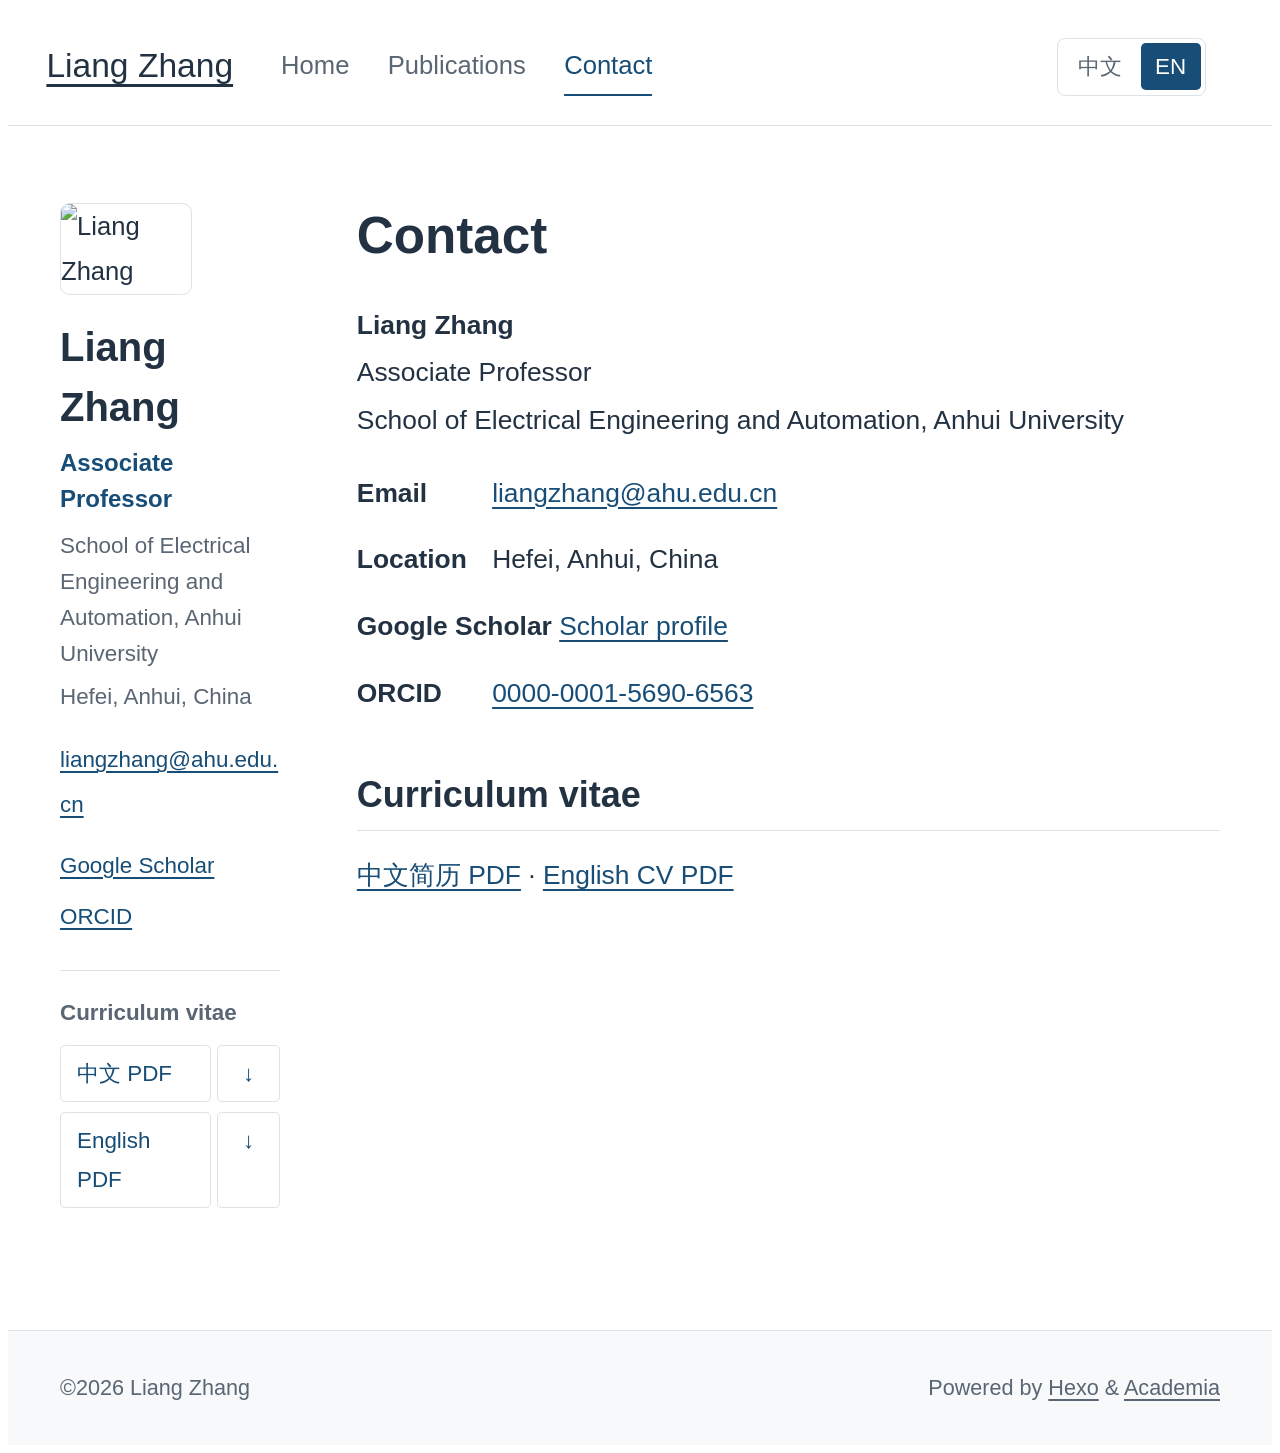
==== about/index.html @ 3ddb7ff0 "Publish bilingual academic website and updated papers" ====
<!DOCTYPE html><html lang="en"><head><meta charset="UTF-8"><meta http-equiv="X-UA-Compatible" content="IE=edge"><meta name="viewport" content="width=device-width, initial-scale=1"><title>Contact | Liang Zhang · Anhui University</title><meta name="author" content="Liang Zhang"><meta name="description" content="I am an Associate Professor at the School of Electrical Engineering and Automation, Anhui University, where I supervise doctoral and master's students. My research focuses on multi-robot systems, including swarm control, cooperative perception, and information-driven planning in real-world environments. I received my Ph.D. in Aeronautical and Astronautical Science and Technology from Harbin Institute of Technology in November 2021. From August 2018 to August 2019, I undertook CSC-funded joint doctoral research with Prof. Roland Siegwart at the Autonomous Systems Lab, ETH Zurich."><link rel="alternate" hreflang="en" href="https://liangzhangprc.github.io/about/"><link rel="alternate" hreflang="zh-CN" href="https://liangzhangprc.github.io/zh/about/"><link rel="alternate" hreflang="x-default" href="https://liangzhangprc.github.io/about/"><link rel="canonical" href="https://liangzhangprc.github.io/about/"><link rel="shortcut icon" href="/img/favicon.png"><link rel="stylesheet" href="/css/index.css"><link rel="stylesheet" href="/vendor/fontawesome/css/all.min.css"><link rel="stylesheet" href="/css/academic.css"><meta name="generator" content="Hexo 8.1.2"></head><body><a class="skip-link" href="#main-content">Skip to content</a><header id="page_header"><div class="header_wrap"><div id="blog_name"><a class="blog_title" id="site-name" href="/">Liang Zhang</a></div><nav class="primary-nav" aria-label="Main navigation"><a class="site-page" href="/">Home</a><a class="site-page" href="/Publications/">Publications</a><a class="site-page" href="/about/" aria-current="page">Contact</a></nav><nav class="language-switch" aria-label="Language / 语言"><a href="/zh/about/" lang="zh-CN" hreflang="zh-CN">中文</a><a href="/about/" lang="en" hreflang="en" aria-current="page">EN</a></nav></div></header><main id="page_main"><div class="side-card sticky"><div class="card-wrap" itemscope itemtype="http://schema.org/Person"><div class="author-avatar"><img class="avatar-img" src="/img/Liang_Zhang.jpg" alt="Liang Zhang" width="130" height="160"></div><div class="author-discrip"><h2 class="author-name">Liang Zhang</h2><p class="author-role">Associate Professor</p><p class="author-bio">School of Electrical Engineering and Automation, Anhui University</p><p class="author-location">Hefei, Anhui, China</p></div><div class="author-links"><a class="contact-email" href="mailto:liangzhang@ahu.edu.cn">liangzhang@ahu.edu.cn</a><ul class="profile-links"><li><a href="https://scholar.google.com/citations?user=5V9TwtQAAAAJ&amp;hl=en" target="_blank" rel="noopener">Google Scholar</a></li><li><a href="https://orcid.org/0000-0001-5690-6563" target="_blank" rel="noopener">ORCID</a></li></ul></div><div class="cv-downloads"><h3>Curriculum vitae</h3><div class="cv-download-row"><a class="cv-primary" href="/viewer/?file=%2Fattaches%2FLiang_Zhang_CV_ZH.pdf&amp;lang=en" target="_blank" rel="noopener" lang="zh-CN">中文 PDF</a><a class="cv-download" href="/attaches/Liang_Zhang_CV_ZH.pdf" download="Liang_Zhang_CV_ZH.pdf" aria-label="Download Chinese CV">↓</a></div><div class="cv-download-row"><a class="cv-primary" href="/viewer/?file=%2Fattaches%2FLiang_Zhang_CV_EN.pdf&amp;lang=en" target="_blank" rel="noopener" lang="en">English PDF</a><a class="cv-download" href="/attaches/Liang_Zhang_CV_EN.pdf" download="Liang_Zhang_CV_EN.pdf" aria-label="Download English CV">↓</a></div></div></div></div><div class="page" id="main-content" itemscope itemtype="http://schema.org/CreativeWork"><h1 class="page-title">Contact</h1><article><!-- Generated from content/profile.json and content/publications.json. -->

<p><strong>Liang Zhang</strong><br>Associate Professor<br>School of Electrical Engineering and Automation, Anhui University</p>
<ul class="contact-details"><li><strong>Email</strong> <a href="mailto:liangzhang@ahu.edu.cn">liangzhang@ahu.edu.cn</a></li><li><strong>Location</strong> Hefei, Anhui, China</li><li><strong>Google Scholar</strong> <a href="https://scholar.google.com/citations?user=5V9TwtQAAAAJ&amp;hl=en" target="_blank" rel="noopener">Scholar profile</a></li><li><strong>ORCID</strong> <a href="https://orcid.org/0000-0001-5690-6563" target="_blank" rel="noopener">0000-0001-5690-6563</a></li></ul>
<h2>Curriculum vitae</h2><p><a href="/viewer/?file=%2Fattaches%2FLiang_Zhang_CV_ZH.pdf&amp;lang=en" target="_blank" rel="noopener">中文简历 PDF</a> · <a href="/viewer/?file=%2Fattaches%2FLiang_Zhang_CV_EN.pdf&amp;lang=en" target="_blank" rel="noopener">English CV PDF</a></p>
</article></div></main><footer id="page_footer"><div class="footer_wrap"><div class="copyright">&copy;2026 Liang Zhang</div><div class="theme-info">Powered by <a target="_blank" href="https://hexo.io" rel="nofollow noopener">Hexo</a> & <a target="_blank" href="https://github.com/PhosphorW/hexo-theme-academia" rel="nofollow noopener">Academia</a></div></div></footer><script src="/js/main.js"></script></body></html>
---- css/academic.css ----
:root { --ink: #233242; --muted: #5a6673; --accent: #174d76; --line: #dbe2e8; }
html { -webkit-text-size-adjust: 100%; scroll-behavior: smooth; }
body, a, span, .btn { font-family: 'Segoe UI', 'Microsoft YaHei', 'PingFang SC', sans-serif; }
body { color: var(--ink); font-size: 1.6rem; line-height: 1.75; }
a { text-underline-offset: .2em; }
a:focus-visible { outline: 2px solid var(--accent); outline-offset: 4px; }
.skip-link { position: absolute; top: -100px; left: 2rem; z-index: 100; padding: .8rem 1.2rem; background: #fff; }
.skip-link:focus { top: 1rem; }
#page_header { border-bottom: 1px solid var(--line); animation: none; }
.header_wrap { max-width: 1160px; display: flex; align-items: center; gap: 3rem; padding: 1.8rem 2.4rem; }
#blog_name { flex-shrink: 0; }
#blog_name a { margin: 0; padding: 0; color: var(--ink); font-size: 2.1rem; }
.primary-nav { display: flex; gap: 2.4rem; }
.primary-nav a { color: var(--muted); font-size: 1.6rem; text-decoration: none; padding: .4rem 0; border-bottom: 2px solid transparent; }
.primary-nav a[aria-current='page'] { color: var(--accent); border-bottom-color: var(--accent); }
.language-switch { display: flex; gap: .3rem; margin-left: auto; flex-shrink: 0; padding: .3rem; border: 1px solid var(--line); border-radius: .5rem; }
.language-switch a { font-size: 1.4rem; line-height: 1.5; padding: .4rem .9rem; border-radius: .3rem; color: var(--muted); text-decoration: none; }
.language-switch a[aria-current='page'] { background: var(--accent); color: white; }
#page_main { display: grid; grid-template-columns: 220px minmax(0, 1fr); gap: 4.8rem; max-width: 1160px; margin: 4.8rem auto 7rem; padding: 0 2.4rem; min-height: 66vh; animation: none; }
#page_main::after { display: none; }
#page_main .side-card { width: auto; min-width: 0; float: none; margin: 0; padding: 0; opacity: 1; align-self: start; }
.side-card.sticky { top: 2.4rem; }
.side-card .card-wrap { padding: 0; }
.author-avatar { display: block; width: auto; height: auto; text-align: left; }
.author-avatar img { width: 130px; height: 160px; max-width: 130px; padding: 0; border-radius: .6rem; border: 1px solid var(--line); object-fit: cover; }
.author-discrip { display: block; width: auto; padding: 0; line-height: 1.5; }
.author-discrip .author-name { font-size: 2.5rem; margin: 1.4rem 0 .5rem; color: var(--ink); }
.author-discrip .author-role { color: var(--accent); font-weight: 600; font-size: 1.5rem; margin: 0 0 .7rem; }
.author-discrip .author-bio, .author-discrip .author-location { font-size: 1.4rem; line-height: 1.6; margin: .5rem 0; color: var(--muted); }
.author-links { display: block; cursor: auto; margin-top: 1.3rem; z-index: auto; }
.author-links a { color: var(--accent); font-size: 1.4rem; padding: 0; overflow-wrap: anywhere; }
.profile-links { margin: 1rem 0; padding: 0; list-style: none; }
.profile-links li { margin: .4rem 0; }
.cv-downloads { border-top: 1px solid var(--line); margin-top: 2rem; padding-top: 1.4rem; }
.cv-downloads h3 { font-size: 1.4rem; margin: 0 0 .8rem; color: var(--muted); font-weight: 600; }
.cv-download-row { display: flex; gap: .4rem; margin-bottom: .6rem; }
.cv-download-row a { font-size: 1.4rem; color: var(--accent); border: 1px solid var(--line); padding: .5rem 1rem; border-radius: .3rem; text-decoration: none; }
.cv-primary { flex: 1; }
.cv-download { min-width: 1.8rem; text-align: center; }
.cv-download-row a:hover { background: #f0f5f9; }
#page_main .page { float: none; width: auto; min-width: 0; margin: 0; }
#page_main .page article { padding: 0; }
#page_main .page .page-title { padding: 0; margin: 0 0 2rem; font-size: 3.2rem; line-height: 1.3; }
.page article h1 { font-size: 3.2rem; line-height: 1.35; margin: 0 0 1.8rem; letter-spacing: -.02em; }
.page article h2 { font-size: 2.25rem; margin: 3.2rem 0 1.3rem; padding-bottom: .6rem; border-bottom: 1px solid var(--line); line-height: 1.45; }
.page article h3 { font-size: 1.85rem; margin: 1.7rem 0 1rem; line-height: 1.5; }
.page article p, .page article li { font-size: 1.65rem; line-height: 1.8; }
.page article p { margin: 0 0 1.3rem; }
.page article a { color: var(--accent); overflow-wrap: anywhere; }
.page article ul { padding-left: 2.2rem; }
.page article li { margin-bottom: .55rem; }
.research-list { display: grid; grid-template-columns: 1fr 1fr; column-gap: 2.8rem; }
.experience-list { list-style: none; padding: 0 !important; }
.experience-list li { display: grid; grid-template-columns: 160px 1fr; gap: 1.8rem; margin: 1.2rem 0 !important; }
.experience-period { color: var(--muted); font-size: 1.4rem; padding-top: .25rem; }
.publication-note { color: var(--muted); font-size: 1.45rem !important; }
.publication-year { margin: 2.4rem 0 0; }
.publication-year summary { display: flex; align-items: center; justify-content: space-between; gap: 1.6rem; padding: .75rem 0; border-bottom: 1px solid var(--line); color: var(--ink); cursor: pointer; font-size: 2.25rem; font-weight: 600; line-height: 1.45; list-style: none; }
.publication-year summary::-webkit-details-marker { display: none; }
.publication-year summary:focus-visible { outline: 2px solid var(--accent); outline-offset: 4px; }
.year-toggle::before { content: '−'; display: inline-block; min-width: 2.4rem; color: var(--accent); font-size: 2.2rem; font-weight: 400; text-align: center; }
.publication-year:not([open]) .year-toggle::before { content: '+'; }
.publication-year .pub-list { padding-top: 1.6rem !important; }
.pub-list { list-style: none; padding: 0 !important; margin: 0; }
.pub-list .pub-item { margin: 0 0 2rem; padding-bottom: 1.8rem; border-bottom: 1px solid #edf0f3; }
.pub-title { display: block; font-weight: 600; font-size: 1.7rem; line-height: 1.65; text-decoration: none; }
.pub-authors { display: block; margin: .35rem 0; font-size: 1.5rem; line-height: 1.7; color: var(--muted); }
.pub-authors strong { color: var(--ink); font-weight: 600; }
.pub-venue { display: block; font-size: 1.5rem; color: var(--ink); line-height: 1.7; }
.pub-actions { display: flex; flex-wrap: wrap; align-items: center; gap: .7rem 1.3rem; margin-top: .65rem; }
.pub-actions a { font-size: 1.4rem; line-height: 1.6; text-decoration: none; border-bottom: 1px solid #9db2c3; }
.pub-version { font-size: 1.3rem; color: var(--muted); }
.contact-details { list-style: none; padding: 0 !important; }
.contact-details li { margin-bottom: 1.2rem !important; }
.contact-details strong { display: inline-block; min-width: 8rem; }
#page_footer { float: none; width: auto; height: auto; color: var(--muted); background: #f7f9fb; border-top: 1px solid var(--line); animation: none; }
.footer_wrap { max-width: 1160px; margin: 0 auto; padding: 2.4rem; font-size: 1.35rem; display: flex; justify-content: space-between; gap: 2rem; }
#page_footer a { color: var(--muted); }
@media (max-width: 820px) {
  .header_wrap { gap: 1.8rem; }
  .primary-nav { gap: 1.6rem; }
  #page_main { grid-template-columns: 190px minmax(0, 1fr); gap: 2.8rem; }
  .research-list { grid-template-columns: 1fr; }
  .experience-list li { grid-template-columns: 1fr; gap: .2rem; }
}
@media (max-width: 620px) {
  .header_wrap { flex-wrap: wrap; padding: 1.5rem 1.8rem; gap: 1.2rem; }
  .primary-nav { order: 3; width: 100%; gap: 2.4rem; }
  .language-switch { margin-left: auto; }
  #page_main { display: block; margin: 2.6rem auto 4rem; padding: 0 1.8rem; }
  #page_main .side-card { position: static; padding-bottom: 2.4rem; margin-bottom: 2.8rem; border-bottom: 1px solid var(--line); }
  .side-card .card-wrap { display: grid; grid-template-columns: 90px minmax(0, 1fr); gap: 1rem 1.6rem; }
  .author-avatar { grid-column: 1; }
  .author-avatar img { width: 90px; height: 112px; }
  .author-discrip { grid-column: 2; }
  .author-discrip .author-name { margin-top: 0; font-size: 2.2rem; }
  .author-links { grid-column: 1 / -1; margin: 0; }
  .profile-links { display: flex; gap: 2rem; margin: .5rem 0 0; }
  .cv-downloads { grid-column: 1 / -1; border: 0; padding: 0; margin-top: .2rem; }
  .cv-download-row { display: inline-flex; width: calc(50% - .6rem); margin-right: .6rem; box-sizing: border-box; }
  .cv-download-row:last-child { margin-right: 0; }
  .cv-download-row a { padding: .5rem .8rem; }
  .page article h1, #page_main .page .page-title { font-size: 2.8rem; }
  .page article p, .page article li { font-size: 1.6rem; }
  .footer_wrap { display: block; padding: 2rem 1.8rem; }
}
@media (prefers-reduced-motion: reduce) { html { scroll-behavior: auto; } * { animation: none !important; transition: none !important; } }
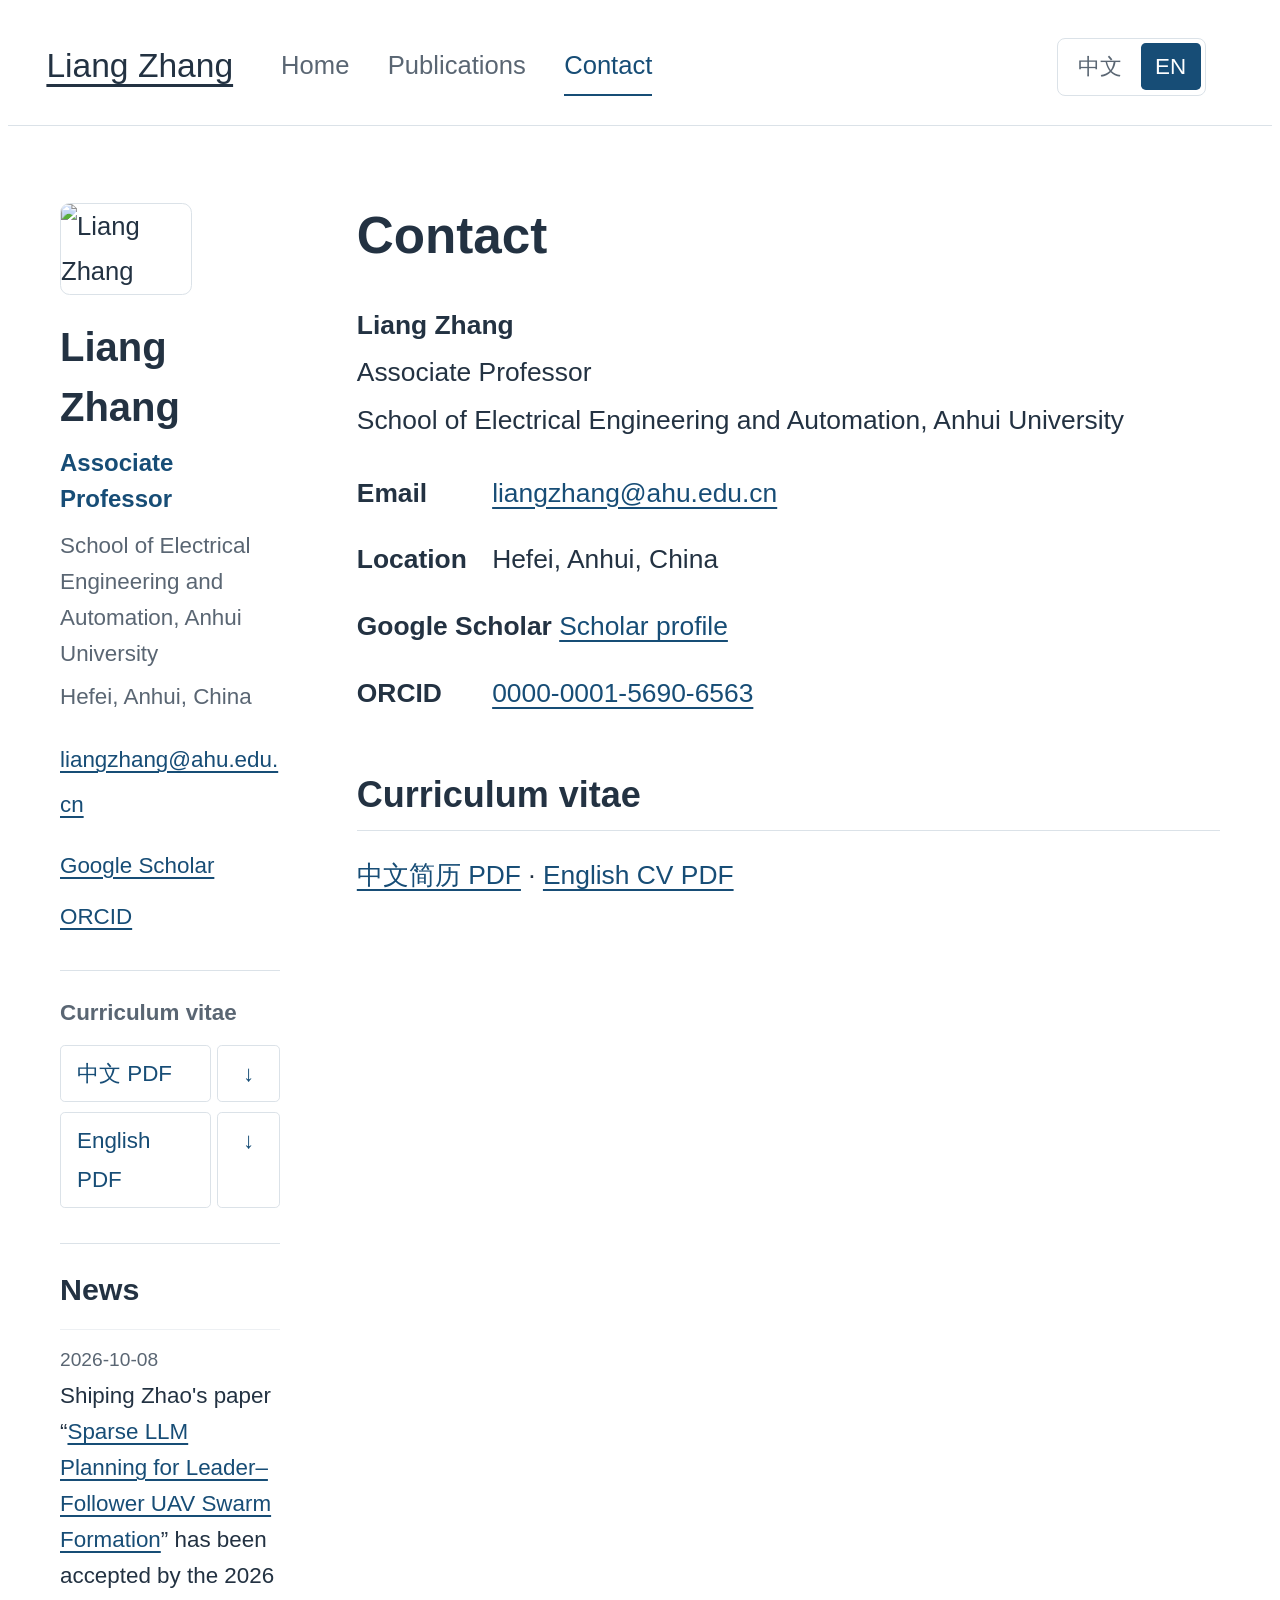
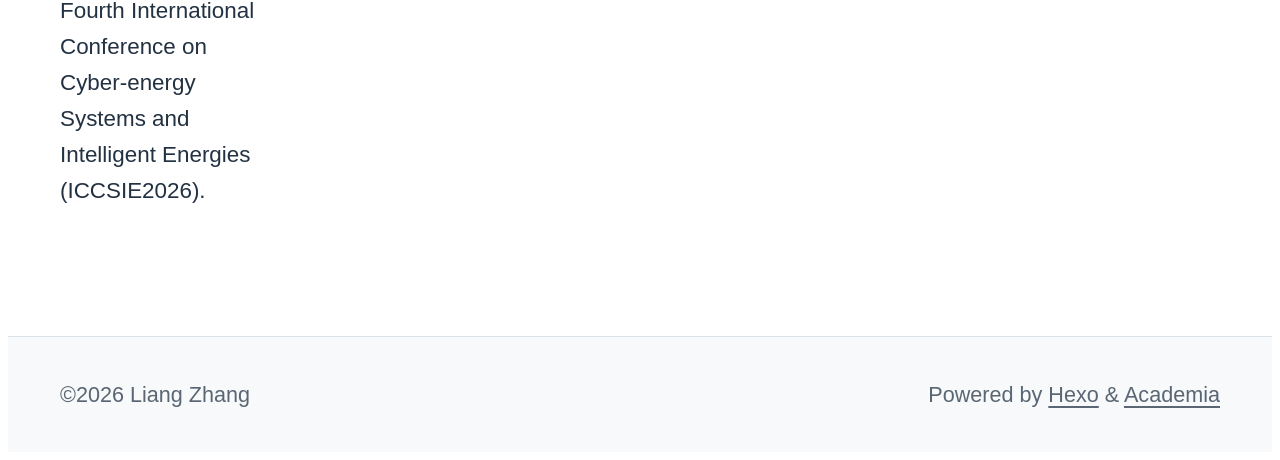
==== commit 22be543f: "Show News in sidebar across site pages" ====
--- a/about/index.html
+++ b/about/index.html
@@ -1,6 +1,6 @@
-<!DOCTYPE html><html lang="en"><head><meta charset="UTF-8"><meta http-equiv="X-UA-Compatible" content="IE=edge"><meta name="viewport" content="width=device-width, initial-scale=1"><title>Contact | Liang Zhang · Anhui University</title><meta name="author" content="Liang Zhang"><meta name="description" content="I am an Associate Professor at the School of Electrical Engineering and Automation, Anhui University, where I supervise doctoral and master's students. My research focuses on multi-robot systems, including swarm control, cooperative perception, and information-driven planning in real-world environments. I received my Ph.D. in Aeronautical and Astronautical Science and Technology from Harbin Institute of Technology in November 2021. From August 2018 to August 2019, I undertook CSC-funded joint doctoral research with Prof. Roland Siegwart at the Autonomous Systems Lab, ETH Zurich."><link rel="alternate" hreflang="en" href="https://liangzhangprc.github.io/about/"><link rel="alternate" hreflang="zh-CN" href="https://liangzhangprc.github.io/zh/about/"><link rel="alternate" hreflang="x-default" href="https://liangzhangprc.github.io/about/"><link rel="canonical" href="https://liangzhangprc.github.io/about/"><link rel="shortcut icon" href="/img/favicon.png"><link rel="stylesheet" href="/css/index.css"><link rel="stylesheet" href="/vendor/fontawesome/css/all.min.css"><link rel="stylesheet" href="/css/academic.css"><meta name="generator" content="Hexo 8.1.2"></head><body><a class="skip-link" href="#main-content">Skip to content</a><header id="page_header"><div class="header_wrap"><div id="blog_name"><a class="blog_title" id="site-name" href="/">Liang Zhang</a></div><nav class="primary-nav" aria-label="Main navigation"><a class="site-page" href="/">Home</a><a class="site-page" href="/Publications/">Publications</a><a class="site-page" href="/about/" aria-current="page">Contact</a></nav><nav class="language-switch" aria-label="Language / 语言"><a href="/zh/about/" lang="zh-CN" hreflang="zh-CN">中文</a><a href="/about/" lang="en" hreflang="en" aria-current="page">EN</a></nav></div></header><main id="page_main"><div class="side-card sticky"><div class="card-wrap" itemscope itemtype="http://schema.org/Person"><div class="author-avatar"><img class="avatar-img" src="/img/Liang_Zhang.jpg" alt="Liang Zhang" width="130" height="160"></div><div class="author-discrip"><h2 class="author-name">Liang Zhang</h2><p class="author-role">Associate Professor</p><p class="author-bio">School of Electrical Engineering and Automation, Anhui University</p><p class="author-location">Hefei, Anhui, China</p></div><div class="author-links"><a class="contact-email" href="mailto:liangzhang@ahu.edu.cn">liangzhang@ahu.edu.cn</a><ul class="profile-links"><li><a href="https://scholar.google.com/citations?user=5V9TwtQAAAAJ&amp;hl=en" target="_blank" rel="noopener">Google Scholar</a></li><li><a href="https://orcid.org/0000-0001-5690-6563" target="_blank" rel="noopener">ORCID</a></li></ul></div><div class="cv-downloads"><h3>Curriculum vitae</h3><div class="cv-download-row"><a class="cv-primary" href="/viewer/?file=%2Fattaches%2FLiang_Zhang_CV_ZH.pdf&amp;lang=en" target="_blank" rel="noopener" lang="zh-CN">中文 PDF</a><a class="cv-download" href="/attaches/Liang_Zhang_CV_ZH.pdf" download="Liang_Zhang_CV_ZH.pdf" aria-label="Download Chinese CV">↓</a></div><div class="cv-download-row"><a class="cv-primary" href="/viewer/?file=%2Fattaches%2FLiang_Zhang_CV_EN.pdf&amp;lang=en" target="_blank" rel="noopener" lang="en">English PDF</a><a class="cv-download" href="/attaches/Liang_Zhang_CV_EN.pdf" download="Liang_Zhang_CV_EN.pdf" aria-label="Download English CV">↓</a></div></div></div></div><div class="page" id="main-content" itemscope itemtype="http://schema.org/CreativeWork"><h1 class="page-title">Contact</h1><article><!-- Generated from content/profile.json and content/publications.json. -->
+<!DOCTYPE html><html lang="en"><head><meta charset="UTF-8"><meta http-equiv="X-UA-Compatible" content="IE=edge"><meta name="viewport" content="width=device-width, initial-scale=1"><title>Contact | Liang Zhang · Anhui University</title><meta name="author" content="Liang Zhang"><meta name="description" content="I am an Associate Professor at the School of Electrical Engineering and Automation, Anhui University, where I supervise doctoral and master's students. My research focuses on multi-robot systems, including swarm control, cooperative perception, and information-driven planning in real-world environments. I received my Ph.D. in Aeronautical and Astronautical Science and Technology from Harbin Institute of Technology in November 2021. From August 2018 to August 2019, I undertook CSC-funded joint doctoral research with Prof. Roland Siegwart at the Autonomous Systems Lab, ETH Zurich."><link rel="alternate" hreflang="en" href="https://liangzhangprc.github.io/about/"><link rel="alternate" hreflang="zh-CN" href="https://liangzhangprc.github.io/zh/about/"><link rel="alternate" hreflang="x-default" href="https://liangzhangprc.github.io/about/"><link rel="canonical" href="https://liangzhangprc.github.io/about/"><link rel="shortcut icon" href="/img/favicon.png"><link rel="stylesheet" href="/css/index.css"><link rel="stylesheet" href="/vendor/fontawesome/css/all.min.css"><link rel="stylesheet" href="/css/academic.css"><meta name="generator" content="Hexo 8.1.2"></head><body><a class="skip-link" href="#main-content">Skip to content</a><header id="page_header"><div class="header_wrap"><div id="blog_name"><a class="blog_title" id="site-name" href="/">Liang Zhang</a></div><nav class="primary-nav" aria-label="Main navigation"><a class="site-page" href="/">Home</a><a class="site-page" href="/Publications/">Publications</a><a class="site-page" href="/about/" aria-current="page">Contact</a></nav><nav class="language-switch" aria-label="Language / 语言"><a href="/zh/about/" lang="zh-CN" hreflang="zh-CN">中文</a><a href="/about/" lang="en" hreflang="en" aria-current="page">EN</a></nav></div></header><main id="page_main"><div class="side-card sticky"><div class="card-wrap" itemscope itemtype="http://schema.org/Person"><div class="author-avatar"><img class="avatar-img" src="/img/Liang_Zhang.jpg" alt="Liang Zhang" width="130" height="160"></div><div class="author-discrip"><h2 class="author-name">Liang Zhang</h2><p class="author-role">Associate Professor</p><p class="author-bio">School of Electrical Engineering and Automation, Anhui University</p><p class="author-location">Hefei, Anhui, China</p></div><div class="author-links"><a class="contact-email" href="mailto:liangzhang@ahu.edu.cn">liangzhang@ahu.edu.cn</a><ul class="profile-links"><li><a href="https://scholar.google.com/citations?user=5V9TwtQAAAAJ&amp;hl=en" target="_blank" rel="noopener">Google Scholar</a></li><li><a href="https://orcid.org/0000-0001-5690-6563" target="_blank" rel="noopener">ORCID</a></li></ul></div><div class="cv-downloads"><h3>Curriculum vitae</h3><div class="cv-download-row"><a class="cv-primary" href="/attaches/Liang_Zhang_CV_ZH.pdf" target="_blank" rel="noopener" lang="zh-CN">中文 PDF</a><a class="cv-download" href="/attaches/Liang_Zhang_CV_ZH.pdf" download="Liang_Zhang_CV_ZH.pdf" aria-label="Download Chinese CV">↓</a></div><div class="cv-download-row"><a class="cv-primary" href="/attaches/Liang_Zhang_CV_EN.pdf" target="_blank" rel="noopener" lang="en">English PDF</a><a class="cv-download" href="/attaches/Liang_Zhang_CV_EN.pdf" download="Liang_Zhang_CV_EN.pdf" aria-label="Download English CV">↓</a></div></div></div><section class="news-panel" aria-labelledby="sidebar-news-title"><h2 id="sidebar-news-title">News</h2><ol class="news-list"><li class="news-item"><time class="news-date" datetime="2026-10-08">2026-10-08</time><p class="news-text">Shiping Zhao's paper “<a class="news-paper-link" href="/attaches/papers/2026-iccsie-sparse-llm-planning-leader-follower-uav-swarm-formation.pdf" target="_blank" rel="noopener">Sparse LLM Planning for Leader–Follower UAV Swarm Formation</a>” has been accepted by the 2026 Fourth International Conference on Cyber-energy Systems and Intelligent Energies (ICCSIE2026).</p></li></ol></section></div><div class="page" id="main-content" itemscope itemtype="http://schema.org/CreativeWork"><h1 class="page-title">Contact</h1><article><!-- Generated from content/profile.json and content/publications.json. -->
 
 <p><strong>Liang Zhang</strong><br>Associate Professor<br>School of Electrical Engineering and Automation, Anhui University</p>
 <ul class="contact-details"><li><strong>Email</strong> <a href="mailto:liangzhang@ahu.edu.cn">liangzhang@ahu.edu.cn</a></li><li><strong>Location</strong> Hefei, Anhui, China</li><li><strong>Google Scholar</strong> <a href="https://scholar.google.com/citations?user=5V9TwtQAAAAJ&amp;hl=en" target="_blank" rel="noopener">Scholar profile</a></li><li><strong>ORCID</strong> <a href="https://orcid.org/0000-0001-5690-6563" target="_blank" rel="noopener">0000-0001-5690-6563</a></li></ul>
-<h2>Curriculum vitae</h2><p><a href="/viewer/?file=%2Fattaches%2FLiang_Zhang_CV_ZH.pdf&amp;lang=en" target="_blank" rel="noopener">中文简历 PDF</a> · <a href="/viewer/?file=%2Fattaches%2FLiang_Zhang_CV_EN.pdf&amp;lang=en" target="_blank" rel="noopener">English CV PDF</a></p>
+<h2>Curriculum vitae</h2><p><a href="/attaches/Liang_Zhang_CV_ZH.pdf" target="_blank" rel="noopener">中文简历 PDF</a> · <a href="/attaches/Liang_Zhang_CV_EN.pdf" target="_blank" rel="noopener">English CV PDF</a></p>
 </article></div></main><footer id="page_footer"><div class="footer_wrap"><div class="copyright">&copy;2026 Liang Zhang</div><div class="theme-info">Powered by <a target="_blank" href="https://hexo.io" rel="nofollow noopener">Hexo</a> & <a target="_blank" href="https://github.com/PhosphorW/hexo-theme-academia" rel="nofollow noopener">Academia</a></div></div></footer><script src="/js/main.js"></script></body></html>
--- a/css/academic.css
+++ b/css/academic.css
@@ -38,6 +38,18 @@
 .cv-primary { flex: 1; }
 .cv-download { min-width: 1.8rem; text-align: center; }
 .cv-download-row a:hover { background: #f0f5f9; }
+.news-panel { border-top: 1px solid var(--line); margin-top: 2.2rem; padding-top: 1.5rem; }
+.news-panel h2 { color: var(--ink); font-size: 1.9rem; line-height: 1.4; margin: 0 0 1.1rem; }
+.news-list { list-style: none; margin: 0; padding: 0; }
+.news-item { border-top: 1px solid #edf0f3; padding: 1rem 0; }
+.news-date { display: block; color: var(--muted); font-size: 1.2rem; line-height: 1.5; margin-bottom: .25rem; }
+.news-text, .news-empty { display: block; font-size: 1.4rem; line-height: 1.6; margin: 0; overflow-wrap: anywhere; }
+.news-text { color: var(--ink); text-decoration: none; }
+a.news-text { color: var(--accent); }
+a.news-text:hover { text-decoration: underline; }
+.news-paper-link { color: var(--accent); text-decoration: underline; }
+.news-paper-link:hover { text-decoration-thickness: 2px; }
+.news-empty { color: var(--muted); }
 #page_main .page { float: none; width: auto; min-width: 0; margin: 0; }
 #page_main .page article { padding: 0; }
 #page_main .page .page-title { padding: 0; margin: 0 0 2rem; font-size: 3.2rem; line-height: 1.3; }
@@ -100,6 +112,7 @@
   .cv-download-row { display: inline-flex; width: calc(50% - .6rem); margin-right: .6rem; box-sizing: border-box; }
   .cv-download-row:last-child { margin-right: 0; }
   .cv-download-row a { padding: .5rem .8rem; }
+  .news-panel { margin-top: 1.4rem; }
   .page article h1, #page_main .page .page-title { font-size: 2.8rem; }
   .page article p, .page article li { font-size: 1.6rem; }
   .footer_wrap { display: block; padding: 2rem 1.8rem; }
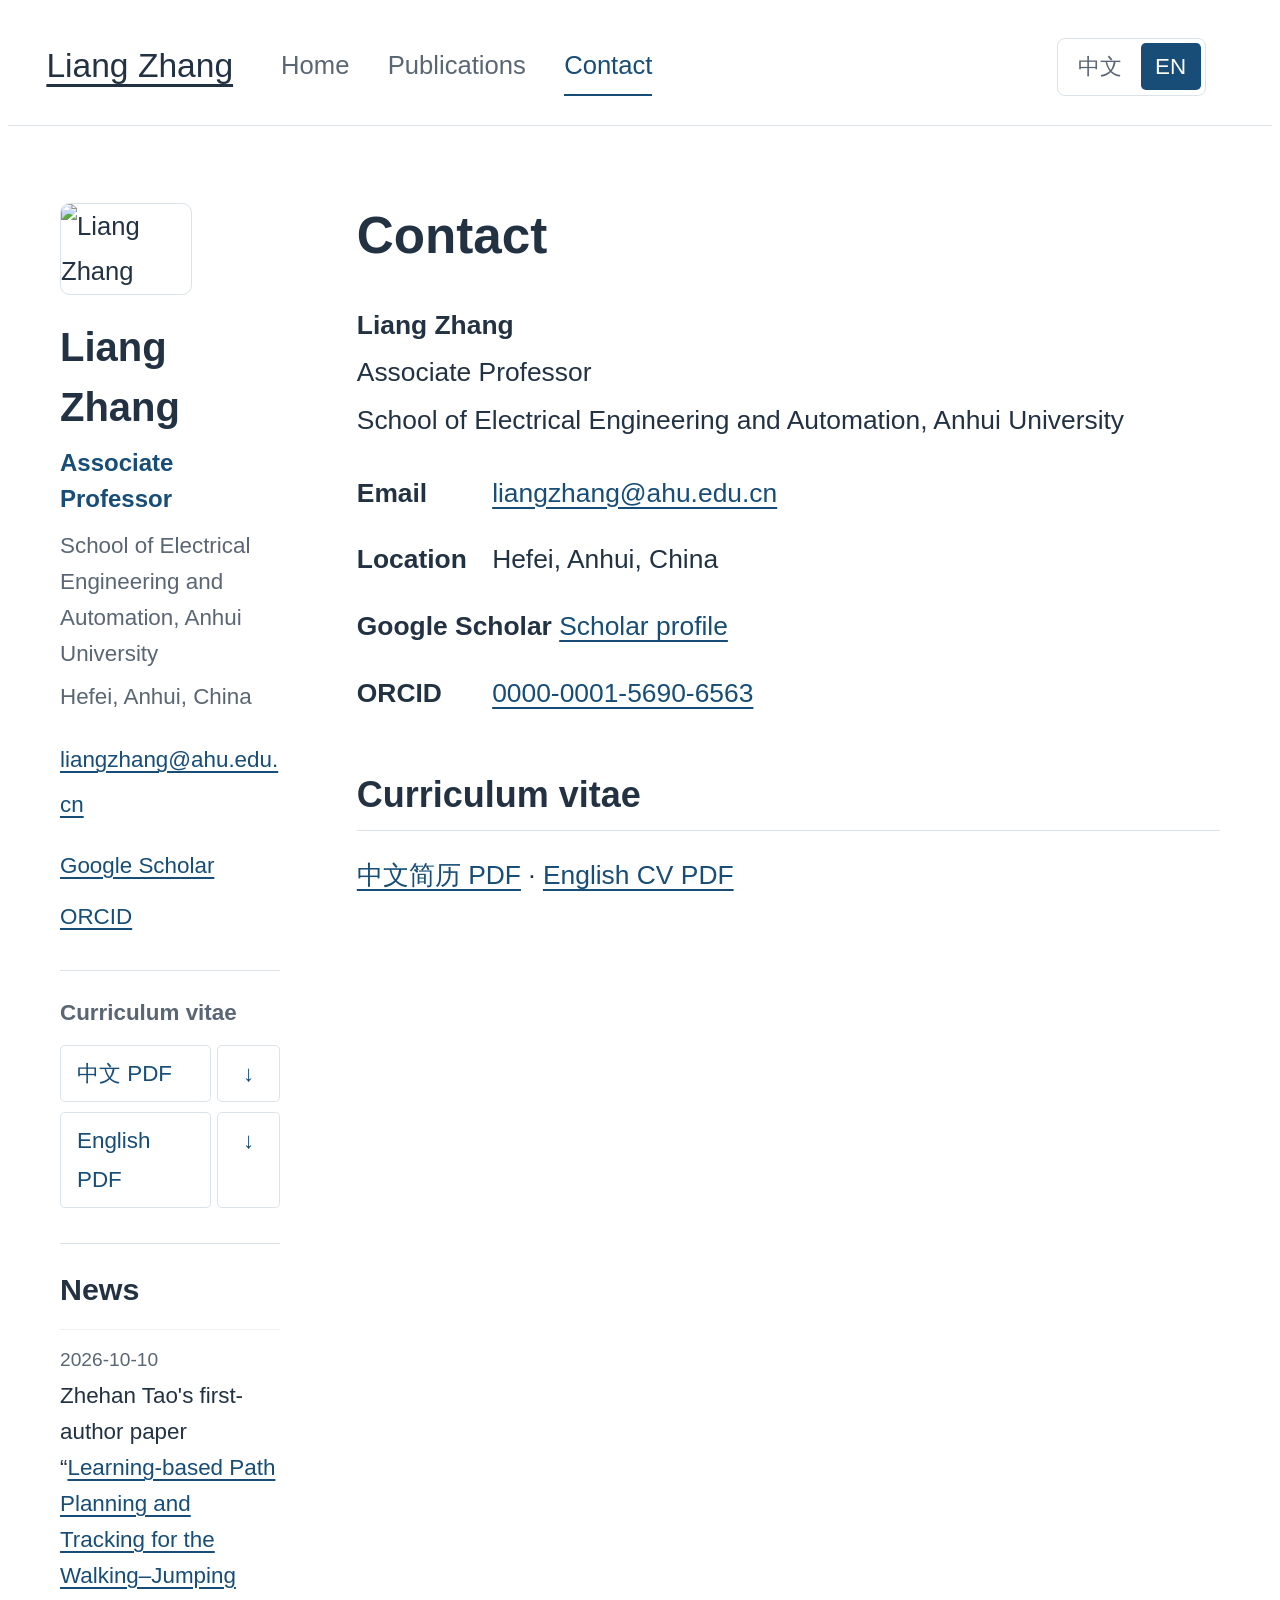
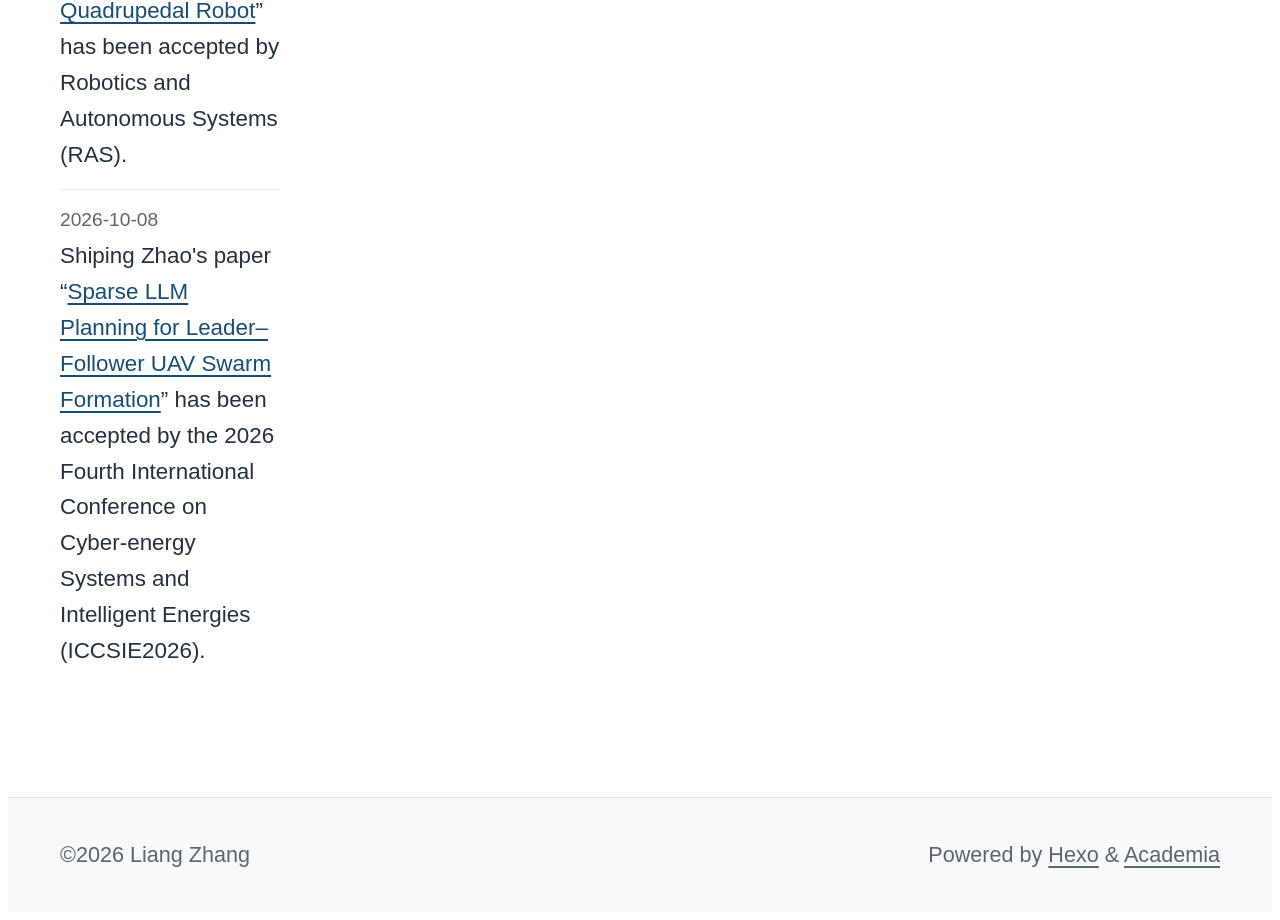
==== commit 464ae6cc: "Publish accepted RAS paper in News and Publications" ====
--- a/about/index.html
+++ b/about/index.html
@@ -1,4 +1,4 @@
-<!DOCTYPE html><html lang="en"><head><meta charset="UTF-8"><meta http-equiv="X-UA-Compatible" content="IE=edge"><meta name="viewport" content="width=device-width, initial-scale=1"><title>Contact | Liang Zhang · Anhui University</title><meta name="author" content="Liang Zhang"><meta name="description" content="I am an Associate Professor at the School of Electrical Engineering and Automation, Anhui University, where I supervise doctoral and master's students. My research focuses on multi-robot systems, including swarm control, cooperative perception, and information-driven planning in real-world environments. I received my Ph.D. in Aeronautical and Astronautical Science and Technology from Harbin Institute of Technology in November 2021. From August 2018 to August 2019, I undertook CSC-funded joint doctoral research with Prof. Roland Siegwart at the Autonomous Systems Lab, ETH Zurich."><link rel="alternate" hreflang="en" href="https://liangzhangprc.github.io/about/"><link rel="alternate" hreflang="zh-CN" href="https://liangzhangprc.github.io/zh/about/"><link rel="alternate" hreflang="x-default" href="https://liangzhangprc.github.io/about/"><link rel="canonical" href="https://liangzhangprc.github.io/about/"><link rel="shortcut icon" href="/img/favicon.png"><link rel="stylesheet" href="/css/index.css"><link rel="stylesheet" href="/vendor/fontawesome/css/all.min.css"><link rel="stylesheet" href="/css/academic.css"><meta name="generator" content="Hexo 8.1.2"></head><body><a class="skip-link" href="#main-content">Skip to content</a><header id="page_header"><div class="header_wrap"><div id="blog_name"><a class="blog_title" id="site-name" href="/">Liang Zhang</a></div><nav class="primary-nav" aria-label="Main navigation"><a class="site-page" href="/">Home</a><a class="site-page" href="/Publications/">Publications</a><a class="site-page" href="/about/" aria-current="page">Contact</a></nav><nav class="language-switch" aria-label="Language / 语言"><a href="/zh/about/" lang="zh-CN" hreflang="zh-CN">中文</a><a href="/about/" lang="en" hreflang="en" aria-current="page">EN</a></nav></div></header><main id="page_main"><div class="side-card sticky"><div class="card-wrap" itemscope itemtype="http://schema.org/Person"><div class="author-avatar"><img class="avatar-img" src="/img/Liang_Zhang.jpg" alt="Liang Zhang" width="130" height="160"></div><div class="author-discrip"><h2 class="author-name">Liang Zhang</h2><p class="author-role">Associate Professor</p><p class="author-bio">School of Electrical Engineering and Automation, Anhui University</p><p class="author-location">Hefei, Anhui, China</p></div><div class="author-links"><a class="contact-email" href="mailto:liangzhang@ahu.edu.cn">liangzhang@ahu.edu.cn</a><ul class="profile-links"><li><a href="https://scholar.google.com/citations?user=5V9TwtQAAAAJ&amp;hl=en" target="_blank" rel="noopener">Google Scholar</a></li><li><a href="https://orcid.org/0000-0001-5690-6563" target="_blank" rel="noopener">ORCID</a></li></ul></div><div class="cv-downloads"><h3>Curriculum vitae</h3><div class="cv-download-row"><a class="cv-primary" href="/attaches/Liang_Zhang_CV_ZH.pdf" target="_blank" rel="noopener" lang="zh-CN">中文 PDF</a><a class="cv-download" href="/attaches/Liang_Zhang_CV_ZH.pdf" download="Liang_Zhang_CV_ZH.pdf" aria-label="Download Chinese CV">↓</a></div><div class="cv-download-row"><a class="cv-primary" href="/attaches/Liang_Zhang_CV_EN.pdf" target="_blank" rel="noopener" lang="en">English PDF</a><a class="cv-download" href="/attaches/Liang_Zhang_CV_EN.pdf" download="Liang_Zhang_CV_EN.pdf" aria-label="Download English CV">↓</a></div></div></div><section class="news-panel" aria-labelledby="sidebar-news-title"><h2 id="sidebar-news-title">News</h2><ol class="news-list"><li class="news-item"><time class="news-date" datetime="2026-10-08">2026-10-08</time><p class="news-text">Shiping Zhao's paper “<a class="news-paper-link" href="/attaches/papers/2026-iccsie-sparse-llm-planning-leader-follower-uav-swarm-formation.pdf" target="_blank" rel="noopener">Sparse LLM Planning for Leader–Follower UAV Swarm Formation</a>” has been accepted by the 2026 Fourth International Conference on Cyber-energy Systems and Intelligent Energies (ICCSIE2026).</p></li></ol></section></div><div class="page" id="main-content" itemscope itemtype="http://schema.org/CreativeWork"><h1 class="page-title">Contact</h1><article><!-- Generated from content/profile.json and content/publications.json. -->
+<!DOCTYPE html><html lang="en"><head><meta charset="UTF-8"><meta http-equiv="X-UA-Compatible" content="IE=edge"><meta name="viewport" content="width=device-width, initial-scale=1"><title>Contact | Liang Zhang · Anhui University</title><meta name="author" content="Liang Zhang"><meta name="description" content="I am an Associate Professor at the School of Electrical Engineering and Automation, Anhui University, where I supervise doctoral and master's students. My research focuses on multi-robot systems, including swarm control, cooperative perception, and information-driven planning in real-world environments. I received my Ph.D. in Aeronautical and Astronautical Science and Technology from Harbin Institute of Technology in November 2021. From August 2018 to August 2019, I undertook CSC-funded joint doctoral research with Prof. Roland Siegwart at the Autonomous Systems Lab, ETH Zurich."><link rel="alternate" hreflang="en" href="https://liangzhangprc.github.io/about/"><link rel="alternate" hreflang="zh-CN" href="https://liangzhangprc.github.io/zh/about/"><link rel="alternate" hreflang="x-default" href="https://liangzhangprc.github.io/about/"><link rel="canonical" href="https://liangzhangprc.github.io/about/"><link rel="shortcut icon" href="/img/favicon.png"><link rel="stylesheet" href="/css/index.css"><link rel="stylesheet" href="/vendor/fontawesome/css/all.min.css"><link rel="stylesheet" href="/css/academic.css"><meta name="generator" content="Hexo 8.1.2"></head><body><a class="skip-link" href="#main-content">Skip to content</a><header id="page_header"><div class="header_wrap"><div id="blog_name"><a class="blog_title" id="site-name" href="/">Liang Zhang</a></div><nav class="primary-nav" aria-label="Main navigation"><a class="site-page" href="/">Home</a><a class="site-page" href="/Publications/">Publications</a><a class="site-page" href="/about/" aria-current="page">Contact</a></nav><nav class="language-switch" aria-label="Language / 语言"><a href="/zh/about/" lang="zh-CN" hreflang="zh-CN">中文</a><a href="/about/" lang="en" hreflang="en" aria-current="page">EN</a></nav></div></header><main id="page_main"><div class="side-card sticky"><div class="card-wrap" itemscope itemtype="http://schema.org/Person"><div class="author-avatar"><img class="avatar-img" src="/img/Liang_Zhang.jpg" alt="Liang Zhang" width="130" height="160"></div><div class="author-discrip"><h2 class="author-name">Liang Zhang</h2><p class="author-role">Associate Professor</p><p class="author-bio">School of Electrical Engineering and Automation, Anhui University</p><p class="author-location">Hefei, Anhui, China</p></div><div class="author-links"><a class="contact-email" href="mailto:liangzhang@ahu.edu.cn">liangzhang@ahu.edu.cn</a><ul class="profile-links"><li><a href="https://scholar.google.com/citations?user=5V9TwtQAAAAJ&amp;hl=en" target="_blank" rel="noopener">Google Scholar</a></li><li><a href="https://orcid.org/0000-0001-5690-6563" target="_blank" rel="noopener">ORCID</a></li></ul></div><div class="cv-downloads"><h3>Curriculum vitae</h3><div class="cv-download-row"><a class="cv-primary" href="/attaches/Liang_Zhang_CV_ZH.pdf" target="_blank" rel="noopener" lang="zh-CN">中文 PDF</a><a class="cv-download" href="/attaches/Liang_Zhang_CV_ZH.pdf" download="Liang_Zhang_CV_ZH.pdf" aria-label="Download Chinese CV">↓</a></div><div class="cv-download-row"><a class="cv-primary" href="/attaches/Liang_Zhang_CV_EN.pdf" target="_blank" rel="noopener" lang="en">English PDF</a><a class="cv-download" href="/attaches/Liang_Zhang_CV_EN.pdf" download="Liang_Zhang_CV_EN.pdf" aria-label="Download English CV">↓</a></div></div></div><section class="news-panel" aria-labelledby="sidebar-news-title"><h2 id="sidebar-news-title">News</h2><ol class="news-list"><li class="news-item"><time class="news-date" datetime="2026-10-10">2026-10-10</time><p class="news-text">Zhehan Tao's first-author paper “<a class="news-paper-link" href="/attaches/papers/2026-ras-learning-based-path-planning-walking-jumping-quadrupedal-robot.pdf" target="_blank" rel="noopener">Learning-based Path Planning and Tracking for the Walking–Jumping Quadrupedal Robot</a>” has been accepted by Robotics and Autonomous Systems (RAS).</p></li><li class="news-item"><time class="news-date" datetime="2026-10-08">2026-10-08</time><p class="news-text">Shiping Zhao's paper “<a class="news-paper-link" href="/attaches/papers/2026-iccsie-sparse-llm-planning-leader-follower-uav-swarm-formation.pdf" target="_blank" rel="noopener">Sparse LLM Planning for Leader–Follower UAV Swarm Formation</a>” has been accepted by the 2026 Fourth International Conference on Cyber-energy Systems and Intelligent Energies (ICCSIE2026).</p></li></ol></section></div><div class="page" id="main-content" itemscope itemtype="http://schema.org/CreativeWork"><h1 class="page-title">Contact</h1><article><!-- Generated from content/profile.json and content/publications.json. -->
 
 <p><strong>Liang Zhang</strong><br>Associate Professor<br>School of Electrical Engineering and Automation, Anhui University</p>
 <ul class="contact-details"><li><strong>Email</strong> <a href="mailto:liangzhang@ahu.edu.cn">liangzhang@ahu.edu.cn</a></li><li><strong>Location</strong> Hefei, Anhui, China</li><li><strong>Google Scholar</strong> <a href="https://scholar.google.com/citations?user=5V9TwtQAAAAJ&amp;hl=en" target="_blank" rel="noopener">Scholar profile</a></li><li><strong>ORCID</strong> <a href="https://orcid.org/0000-0001-5690-6563" target="_blank" rel="noopener">0000-0001-5690-6563</a></li></ul>
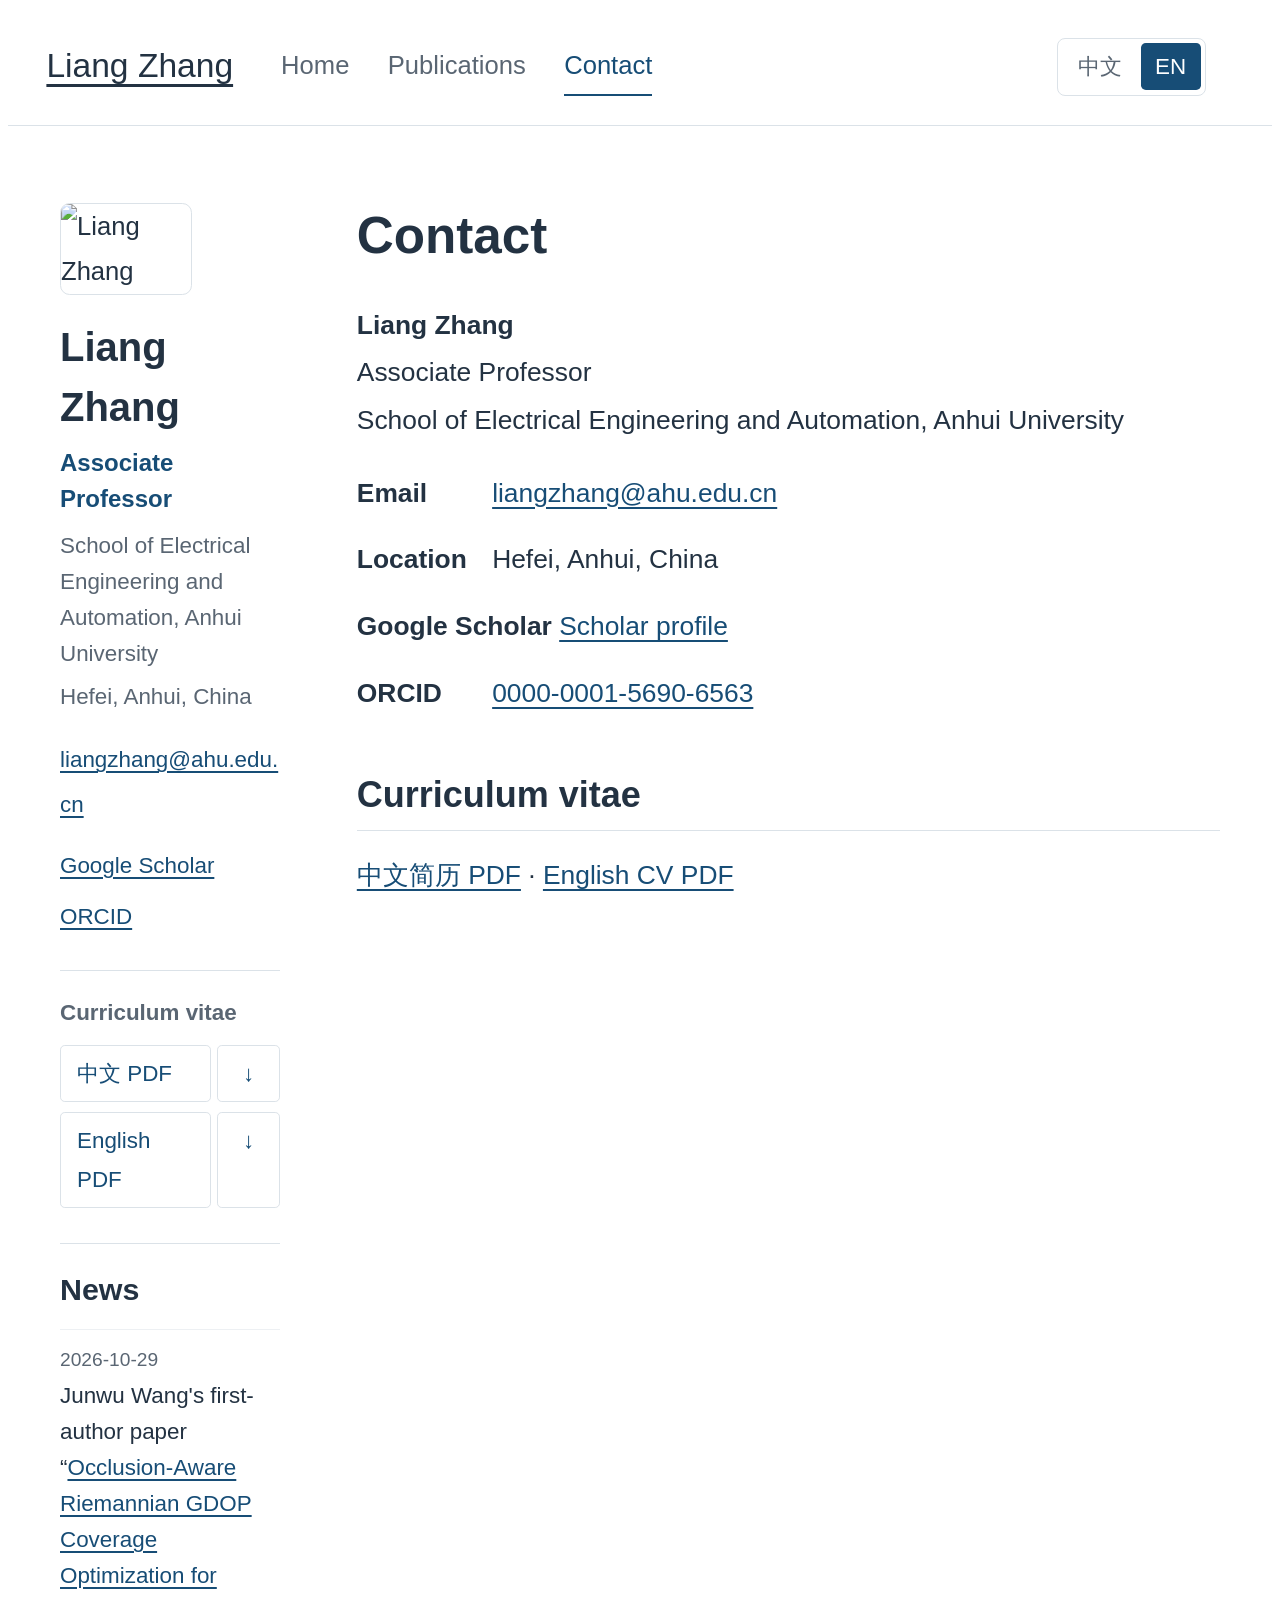
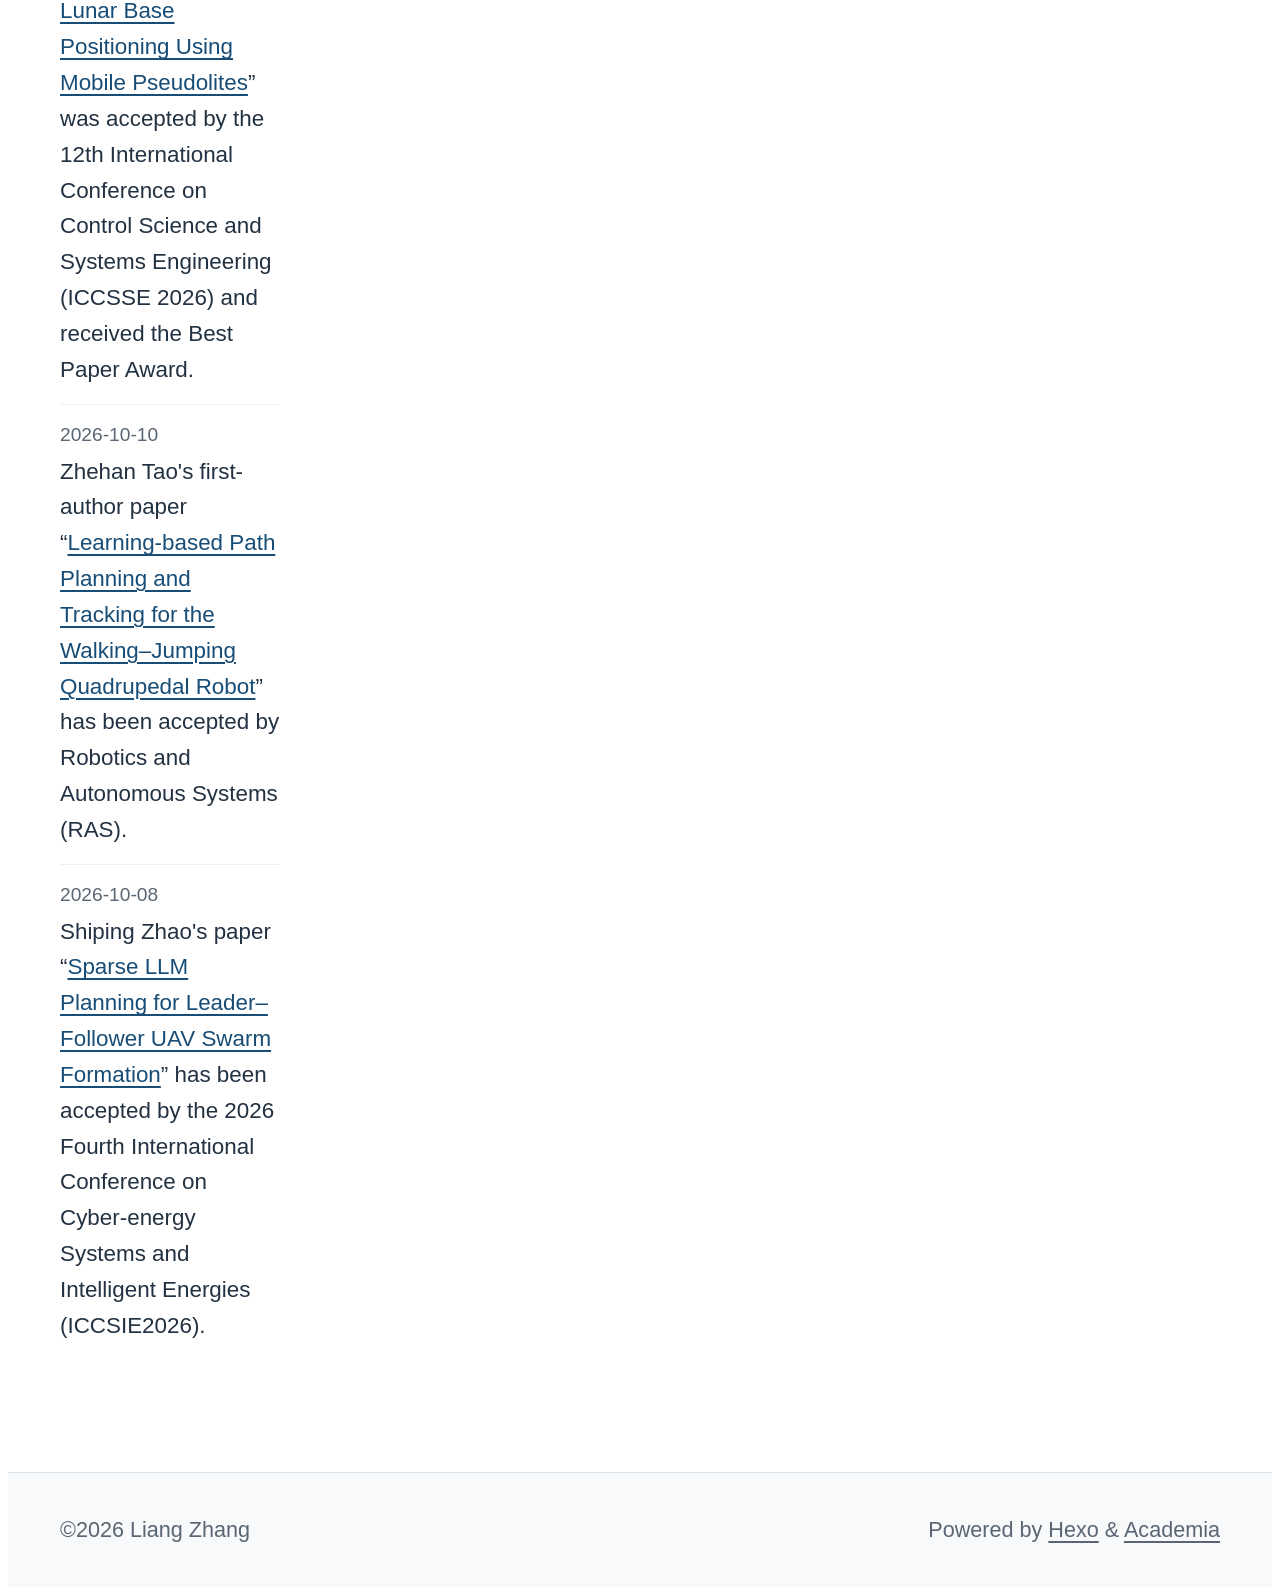
==== commit e0fcd670: "Publish ICCSSE best paper award and conference paper" ====
--- a/about/index.html
+++ b/about/index.html
@@ -1,4 +1,4 @@
-<!DOCTYPE html><html lang="en"><head><meta charset="UTF-8"><meta http-equiv="X-UA-Compatible" content="IE=edge"><meta name="viewport" content="width=device-width, initial-scale=1"><title>Contact | Liang Zhang · Anhui University</title><meta name="author" content="Liang Zhang"><meta name="description" content="I am an Associate Professor at the School of Electrical Engineering and Automation, Anhui University, where I supervise doctoral and master's students. My research focuses on multi-robot systems, including swarm control, cooperative perception, and information-driven planning in real-world environments. I received my Ph.D. in Aeronautical and Astronautical Science and Technology from Harbin Institute of Technology in November 2021. From August 2018 to August 2019, I undertook CSC-funded joint doctoral research with Prof. Roland Siegwart at the Autonomous Systems Lab, ETH Zurich."><link rel="alternate" hreflang="en" href="https://liangzhangprc.github.io/about/"><link rel="alternate" hreflang="zh-CN" href="https://liangzhangprc.github.io/zh/about/"><link rel="alternate" hreflang="x-default" href="https://liangzhangprc.github.io/about/"><link rel="canonical" href="https://liangzhangprc.github.io/about/"><link rel="shortcut icon" href="/img/favicon.png"><link rel="stylesheet" href="/css/index.css"><link rel="stylesheet" href="/vendor/fontawesome/css/all.min.css"><link rel="stylesheet" href="/css/academic.css"><meta name="generator" content="Hexo 8.1.2"></head><body><a class="skip-link" href="#main-content">Skip to content</a><header id="page_header"><div class="header_wrap"><div id="blog_name"><a class="blog_title" id="site-name" href="/">Liang Zhang</a></div><nav class="primary-nav" aria-label="Main navigation"><a class="site-page" href="/">Home</a><a class="site-page" href="/Publications/">Publications</a><a class="site-page" href="/about/" aria-current="page">Contact</a></nav><nav class="language-switch" aria-label="Language / 语言"><a href="/zh/about/" lang="zh-CN" hreflang="zh-CN">中文</a><a href="/about/" lang="en" hreflang="en" aria-current="page">EN</a></nav></div></header><main id="page_main"><div class="side-card sticky"><div class="card-wrap" itemscope itemtype="http://schema.org/Person"><div class="author-avatar"><img class="avatar-img" src="/img/Liang_Zhang.jpg" alt="Liang Zhang" width="130" height="160"></div><div class="author-discrip"><h2 class="author-name">Liang Zhang</h2><p class="author-role">Associate Professor</p><p class="author-bio">School of Electrical Engineering and Automation, Anhui University</p><p class="author-location">Hefei, Anhui, China</p></div><div class="author-links"><a class="contact-email" href="mailto:liangzhang@ahu.edu.cn">liangzhang@ahu.edu.cn</a><ul class="profile-links"><li><a href="https://scholar.google.com/citations?user=5V9TwtQAAAAJ&amp;hl=en" target="_blank" rel="noopener">Google Scholar</a></li><li><a href="https://orcid.org/0000-0001-5690-6563" target="_blank" rel="noopener">ORCID</a></li></ul></div><div class="cv-downloads"><h3>Curriculum vitae</h3><div class="cv-download-row"><a class="cv-primary" href="/attaches/Liang_Zhang_CV_ZH.pdf" target="_blank" rel="noopener" lang="zh-CN">中文 PDF</a><a class="cv-download" href="/attaches/Liang_Zhang_CV_ZH.pdf" download="Liang_Zhang_CV_ZH.pdf" aria-label="Download Chinese CV">↓</a></div><div class="cv-download-row"><a class="cv-primary" href="/attaches/Liang_Zhang_CV_EN.pdf" target="_blank" rel="noopener" lang="en">English PDF</a><a class="cv-download" href="/attaches/Liang_Zhang_CV_EN.pdf" download="Liang_Zhang_CV_EN.pdf" aria-label="Download English CV">↓</a></div></div></div><section class="news-panel" aria-labelledby="sidebar-news-title"><h2 id="sidebar-news-title">News</h2><ol class="news-list"><li class="news-item"><time class="news-date" datetime="2026-10-10">2026-10-10</time><p class="news-text">Zhehan Tao's first-author paper “<a class="news-paper-link" href="/attaches/papers/2026-ras-learning-based-path-planning-walking-jumping-quadrupedal-robot.pdf" target="_blank" rel="noopener">Learning-based Path Planning and Tracking for the Walking–Jumping Quadrupedal Robot</a>” has been accepted by Robotics and Autonomous Systems (RAS).</p></li><li class="news-item"><time class="news-date" datetime="2026-10-08">2026-10-08</time><p class="news-text">Shiping Zhao's paper “<a class="news-paper-link" href="/attaches/papers/2026-iccsie-sparse-llm-planning-leader-follower-uav-swarm-formation.pdf" target="_blank" rel="noopener">Sparse LLM Planning for Leader–Follower UAV Swarm Formation</a>” has been accepted by the 2026 Fourth International Conference on Cyber-energy Systems and Intelligent Energies (ICCSIE2026).</p></li></ol></section></div><div class="page" id="main-content" itemscope itemtype="http://schema.org/CreativeWork"><h1 class="page-title">Contact</h1><article><!-- Generated from content/profile.json and content/publications.json. -->
+<!DOCTYPE html><html lang="en"><head><meta charset="UTF-8"><meta http-equiv="X-UA-Compatible" content="IE=edge"><meta name="viewport" content="width=device-width, initial-scale=1"><title>Contact | Liang Zhang · Anhui University</title><meta name="author" content="Liang Zhang"><meta name="description" content="I am an Associate Professor at the School of Electrical Engineering and Automation, Anhui University, where I supervise doctoral and master's students. My research focuses on multi-robot systems, including swarm control, cooperative perception, and information-driven planning in real-world environments. I received my Ph.D. in Aeronautical and Astronautical Science and Technology from Harbin Institute of Technology in November 2021. From August 2018 to August 2019, I undertook CSC-funded joint doctoral research with Prof. Roland Siegwart at the Autonomous Systems Lab, ETH Zurich."><link rel="alternate" hreflang="en" href="https://liangzhangprc.github.io/about/"><link rel="alternate" hreflang="zh-CN" href="https://liangzhangprc.github.io/zh/about/"><link rel="alternate" hreflang="x-default" href="https://liangzhangprc.github.io/about/"><link rel="canonical" href="https://liangzhangprc.github.io/about/"><link rel="shortcut icon" href="/img/favicon.png"><link rel="stylesheet" href="/css/index.css"><link rel="stylesheet" href="/vendor/fontawesome/css/all.min.css"><link rel="stylesheet" href="/css/academic.css"><meta name="generator" content="Hexo 8.1.2"></head><body><a class="skip-link" href="#main-content">Skip to content</a><header id="page_header"><div class="header_wrap"><div id="blog_name"><a class="blog_title" id="site-name" href="/">Liang Zhang</a></div><nav class="primary-nav" aria-label="Main navigation"><a class="site-page" href="/">Home</a><a class="site-page" href="/Publications/">Publications</a><a class="site-page" href="/about/" aria-current="page">Contact</a></nav><nav class="language-switch" aria-label="Language / 语言"><a href="/zh/about/" lang="zh-CN" hreflang="zh-CN">中文</a><a href="/about/" lang="en" hreflang="en" aria-current="page">EN</a></nav></div></header><main id="page_main"><div class="side-card sticky"><div class="card-wrap" itemscope itemtype="http://schema.org/Person"><div class="author-avatar"><img class="avatar-img" src="/img/Liang_Zhang.jpg" alt="Liang Zhang" width="130" height="160"></div><div class="author-discrip"><h2 class="author-name">Liang Zhang</h2><p class="author-role">Associate Professor</p><p class="author-bio">School of Electrical Engineering and Automation, Anhui University</p><p class="author-location">Hefei, Anhui, China</p></div><div class="author-links"><a class="contact-email" href="mailto:liangzhang@ahu.edu.cn">liangzhang@ahu.edu.cn</a><ul class="profile-links"><li><a href="https://scholar.google.com/citations?user=5V9TwtQAAAAJ&amp;hl=en" target="_blank" rel="noopener">Google Scholar</a></li><li><a href="https://orcid.org/0000-0001-5690-6563" target="_blank" rel="noopener">ORCID</a></li></ul></div><div class="cv-downloads"><h3>Curriculum vitae</h3><div class="cv-download-row"><a class="cv-primary" href="/attaches/Liang_Zhang_CV_ZH.pdf" target="_blank" rel="noopener" lang="zh-CN">中文 PDF</a><a class="cv-download" href="/attaches/Liang_Zhang_CV_ZH.pdf" download="Liang_Zhang_CV_ZH.pdf" aria-label="Download Chinese CV">↓</a></div><div class="cv-download-row"><a class="cv-primary" href="/attaches/Liang_Zhang_CV_EN.pdf" target="_blank" rel="noopener" lang="en">English PDF</a><a class="cv-download" href="/attaches/Liang_Zhang_CV_EN.pdf" download="Liang_Zhang_CV_EN.pdf" aria-label="Download English CV">↓</a></div></div></div><section class="news-panel" aria-labelledby="sidebar-news-title"><h2 id="sidebar-news-title">News</h2><ol class="news-list"><li class="news-item"><time class="news-date" datetime="2026-10-29">2026-10-29</time><p class="news-text">Junwu Wang's first-author paper “<a class="news-paper-link" href="/attaches/papers/2026-iccsse-occlusion-aware-riemannian-gdop-lunar-positioning.pdf" target="_blank" rel="noopener">Occlusion-Aware Riemannian GDOP Coverage Optimization for Lunar Base Positioning Using Mobile Pseudolites</a>” was accepted by the 12th International Conference on Control Science and Systems Engineering (ICCSSE 2026) and received the Best Paper Award.</p></li><li class="news-item"><time class="news-date" datetime="2026-10-10">2026-10-10</time><p class="news-text">Zhehan Tao's first-author paper “<a class="news-paper-link" href="/attaches/papers/2026-ras-learning-based-path-planning-walking-jumping-quadrupedal-robot.pdf" target="_blank" rel="noopener">Learning-based Path Planning and Tracking for the Walking–Jumping Quadrupedal Robot</a>” has been accepted by Robotics and Autonomous Systems (RAS).</p></li><li class="news-item"><time class="news-date" datetime="2026-10-08">2026-10-08</time><p class="news-text">Shiping Zhao's paper “<a class="news-paper-link" href="/attaches/papers/2026-iccsie-sparse-llm-planning-leader-follower-uav-swarm-formation.pdf" target="_blank" rel="noopener">Sparse LLM Planning for Leader–Follower UAV Swarm Formation</a>” has been accepted by the 2026 Fourth International Conference on Cyber-energy Systems and Intelligent Energies (ICCSIE2026).</p></li></ol></section></div><div class="page" id="main-content" itemscope itemtype="http://schema.org/CreativeWork"><h1 class="page-title">Contact</h1><article><!-- Generated from content/profile.json and content/publications.json. -->
 
 <p><strong>Liang Zhang</strong><br>Associate Professor<br>School of Electrical Engineering and Automation, Anhui University</p>
 <ul class="contact-details"><li><strong>Email</strong> <a href="mailto:liangzhang@ahu.edu.cn">liangzhang@ahu.edu.cn</a></li><li><strong>Location</strong> Hefei, Anhui, China</li><li><strong>Google Scholar</strong> <a href="https://scholar.google.com/citations?user=5V9TwtQAAAAJ&amp;hl=en" target="_blank" rel="noopener">Scholar profile</a></li><li><strong>ORCID</strong> <a href="https://orcid.org/0000-0001-5690-6563" target="_blank" rel="noopener">0000-0001-5690-6563</a></li></ul>
--- a/css/academic.css
+++ b/css/academic.css
@@ -81,6 +81,9 @@
 .pub-venue { display: block; font-size: 1.5rem; color: var(--ink); line-height: 1.7; }
 .pub-actions { display: flex; flex-wrap: wrap; align-items: center; gap: .7rem 1.3rem; margin-top: .65rem; }
 .pub-actions a { font-size: 1.4rem; line-height: 1.6; text-decoration: none; border-bottom: 1px solid #9db2c3; }
+.pub-actions .pub-award { display: inline-flex; align-items: center; gap: .35rem; padding: .15rem .75rem; border: 1px solid #d8b65f; border-radius: 999px; background: #fff8e7; color: #754909; font-size: 1.3rem; font-weight: 600; }
+.pub-actions .pub-award::before { content: '★'; color: #a66a0b; }
+.pub-actions .pub-award:hover { background: #ffefc5; }
 .pub-version { font-size: 1.3rem; color: var(--muted); }
 .contact-details { list-style: none; padding: 0 !important; }
 .contact-details li { margin-bottom: 1.2rem !important; }
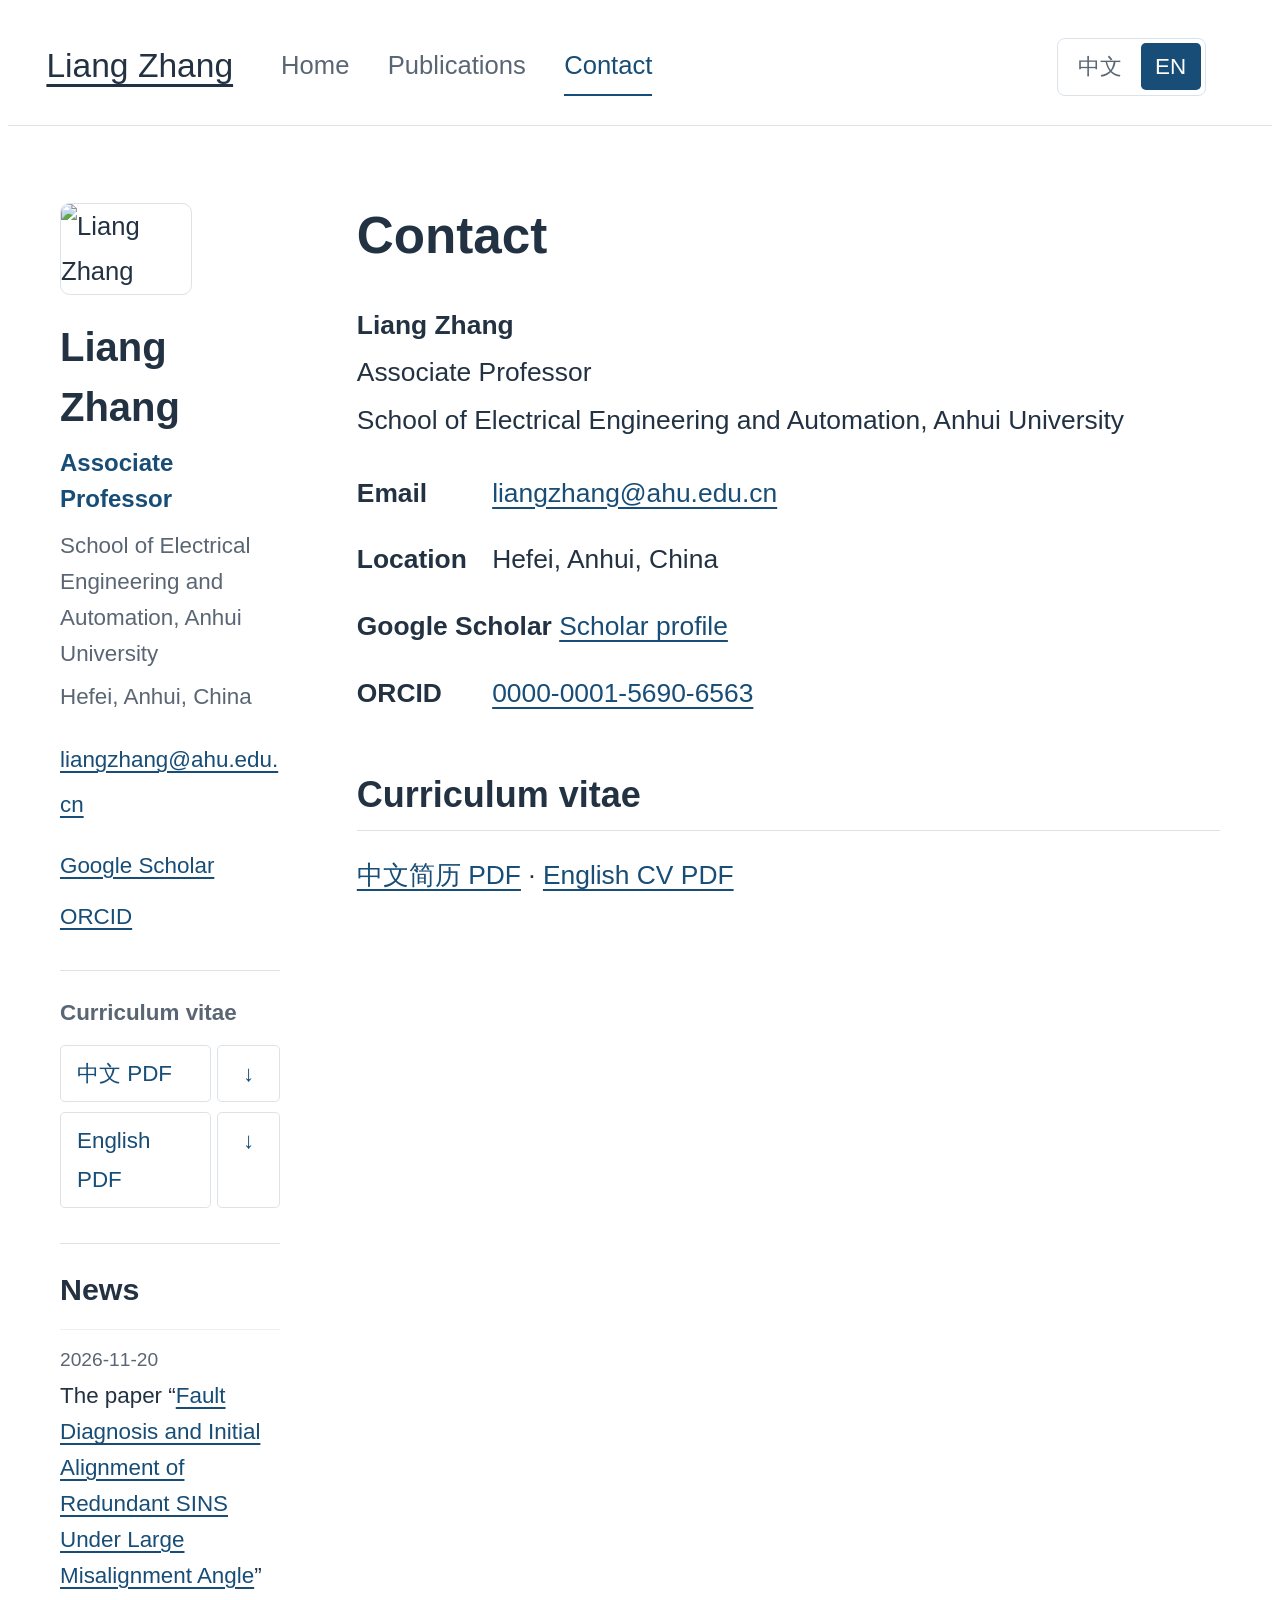
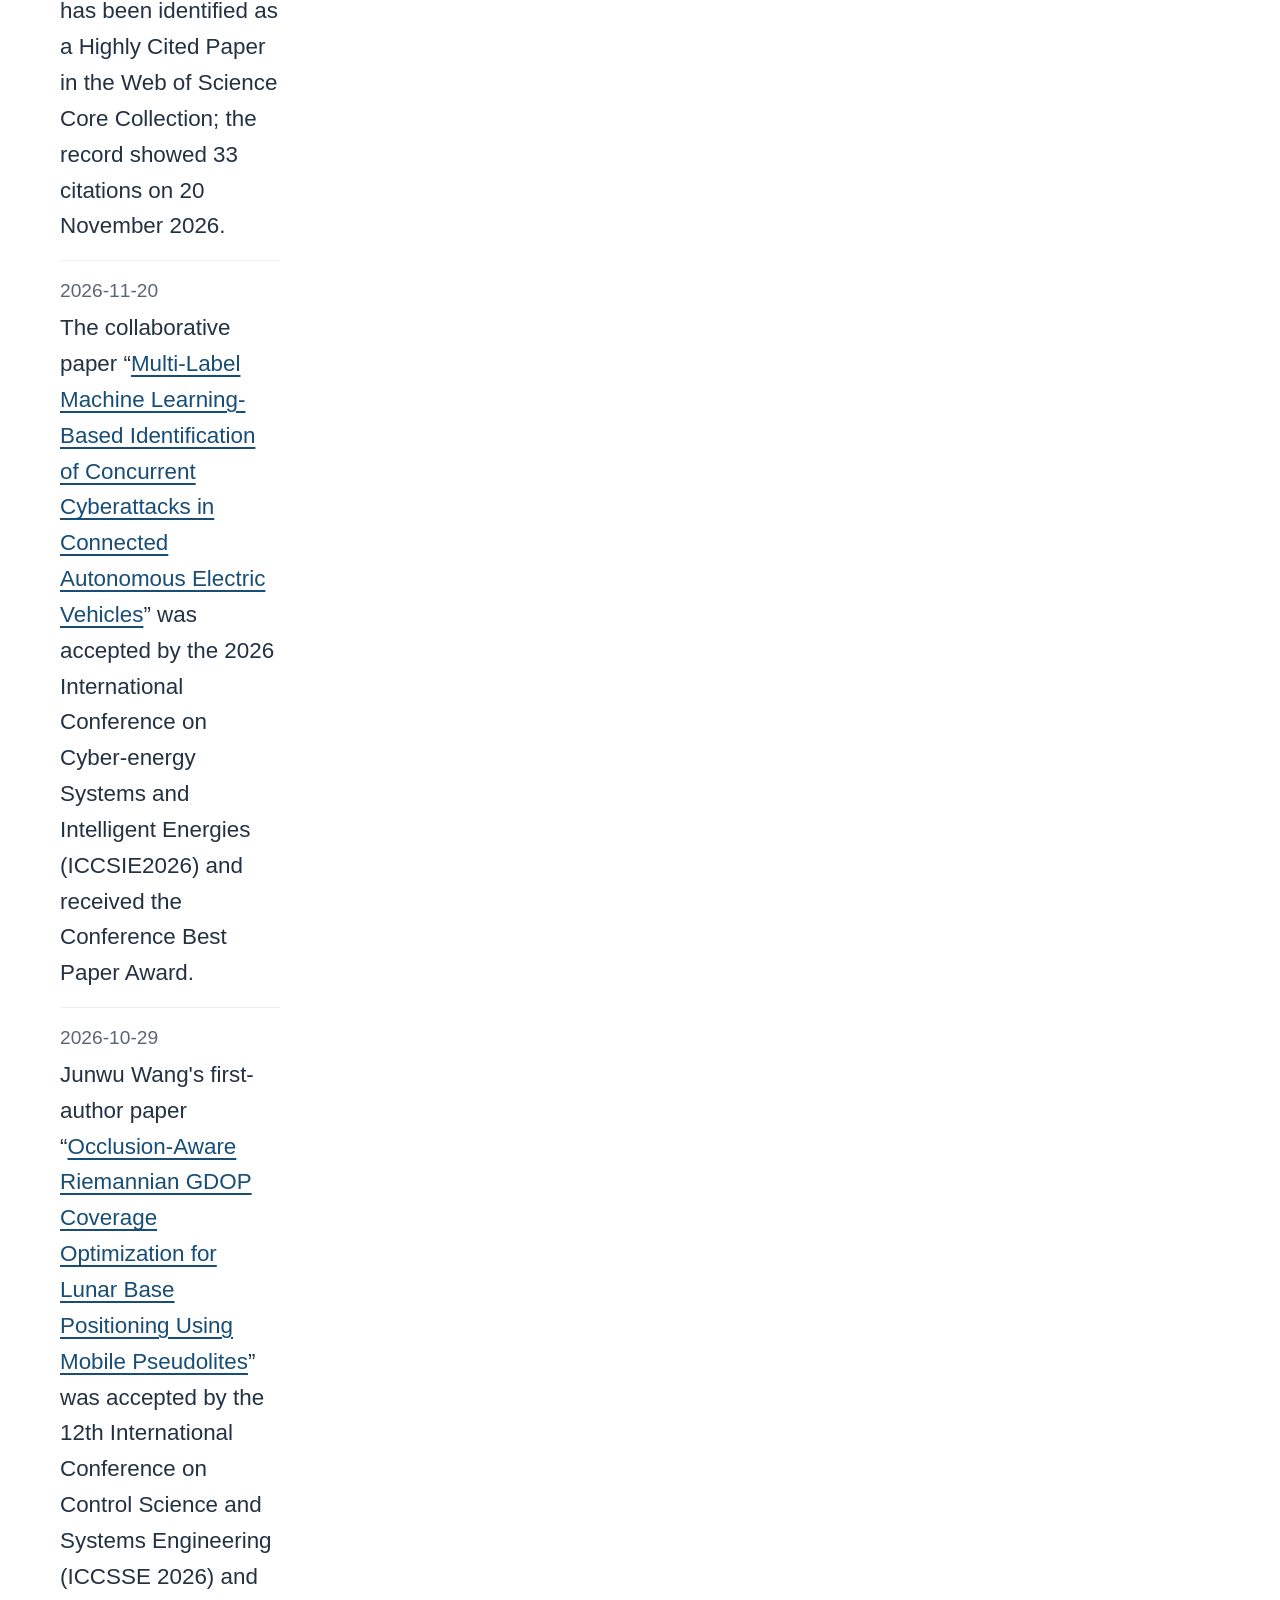
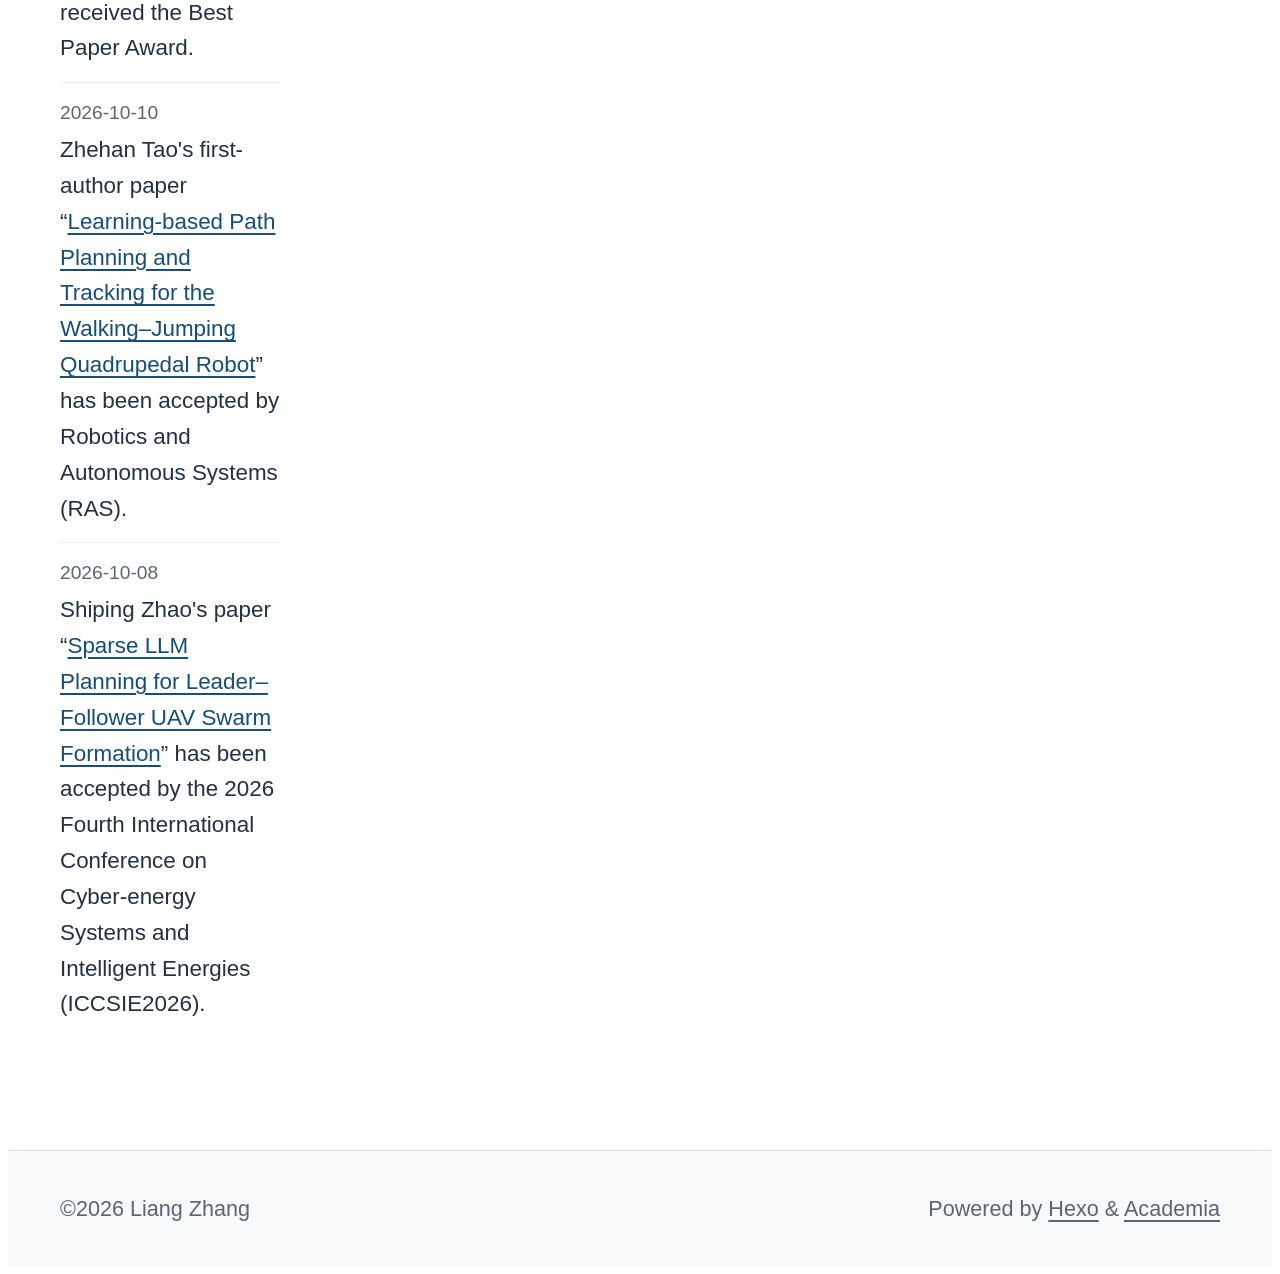
==== commit 92c23678: "Add ICCSIE best paper and highly cited publication updates" ====
--- a/about/index.html
+++ b/about/index.html
@@ -1,4 +1,4 @@
-<!DOCTYPE html><html lang="en"><head><meta charset="UTF-8"><meta http-equiv="X-UA-Compatible" content="IE=edge"><meta name="viewport" content="width=device-width, initial-scale=1"><title>Contact | Liang Zhang · Anhui University</title><meta name="author" content="Liang Zhang"><meta name="description" content="I am an Associate Professor at the School of Electrical Engineering and Automation, Anhui University, where I supervise doctoral and master's students. My research focuses on multi-robot systems, including swarm control, cooperative perception, and information-driven planning in real-world environments. I received my Ph.D. in Aeronautical and Astronautical Science and Technology from Harbin Institute of Technology in November 2021. From August 2018 to August 2019, I undertook CSC-funded joint doctoral research with Prof. Roland Siegwart at the Autonomous Systems Lab, ETH Zurich."><link rel="alternate" hreflang="en" href="https://liangzhangprc.github.io/about/"><link rel="alternate" hreflang="zh-CN" href="https://liangzhangprc.github.io/zh/about/"><link rel="alternate" hreflang="x-default" href="https://liangzhangprc.github.io/about/"><link rel="canonical" href="https://liangzhangprc.github.io/about/"><link rel="shortcut icon" href="/img/favicon.png"><link rel="stylesheet" href="/css/index.css"><link rel="stylesheet" href="/vendor/fontawesome/css/all.min.css"><link rel="stylesheet" href="/css/academic.css"><meta name="generator" content="Hexo 8.1.2"></head><body><a class="skip-link" href="#main-content">Skip to content</a><header id="page_header"><div class="header_wrap"><div id="blog_name"><a class="blog_title" id="site-name" href="/">Liang Zhang</a></div><nav class="primary-nav" aria-label="Main navigation"><a class="site-page" href="/">Home</a><a class="site-page" href="/Publications/">Publications</a><a class="site-page" href="/about/" aria-current="page">Contact</a></nav><nav class="language-switch" aria-label="Language / 语言"><a href="/zh/about/" lang="zh-CN" hreflang="zh-CN">中文</a><a href="/about/" lang="en" hreflang="en" aria-current="page">EN</a></nav></div></header><main id="page_main"><div class="side-card sticky"><div class="card-wrap" itemscope itemtype="http://schema.org/Person"><div class="author-avatar"><img class="avatar-img" src="/img/Liang_Zhang.jpg" alt="Liang Zhang" width="130" height="160"></div><div class="author-discrip"><h2 class="author-name">Liang Zhang</h2><p class="author-role">Associate Professor</p><p class="author-bio">School of Electrical Engineering and Automation, Anhui University</p><p class="author-location">Hefei, Anhui, China</p></div><div class="author-links"><a class="contact-email" href="mailto:liangzhang@ahu.edu.cn">liangzhang@ahu.edu.cn</a><ul class="profile-links"><li><a href="https://scholar.google.com/citations?user=5V9TwtQAAAAJ&amp;hl=en" target="_blank" rel="noopener">Google Scholar</a></li><li><a href="https://orcid.org/0000-0001-5690-6563" target="_blank" rel="noopener">ORCID</a></li></ul></div><div class="cv-downloads"><h3>Curriculum vitae</h3><div class="cv-download-row"><a class="cv-primary" href="/attaches/Liang_Zhang_CV_ZH.pdf" target="_blank" rel="noopener" lang="zh-CN">中文 PDF</a><a class="cv-download" href="/attaches/Liang_Zhang_CV_ZH.pdf" download="Liang_Zhang_CV_ZH.pdf" aria-label="Download Chinese CV">↓</a></div><div class="cv-download-row"><a class="cv-primary" href="/attaches/Liang_Zhang_CV_EN.pdf" target="_blank" rel="noopener" lang="en">English PDF</a><a class="cv-download" href="/attaches/Liang_Zhang_CV_EN.pdf" download="Liang_Zhang_CV_EN.pdf" aria-label="Download English CV">↓</a></div></div></div><section class="news-panel" aria-labelledby="sidebar-news-title"><h2 id="sidebar-news-title">News</h2><ol class="news-list"><li class="news-item"><time class="news-date" datetime="2026-10-29">2026-10-29</time><p class="news-text">Junwu Wang's first-author paper “<a class="news-paper-link" href="/attaches/papers/2026-iccsse-occlusion-aware-riemannian-gdop-lunar-positioning.pdf" target="_blank" rel="noopener">Occlusion-Aware Riemannian GDOP Coverage Optimization for Lunar Base Positioning Using Mobile Pseudolites</a>” was accepted by the 12th International Conference on Control Science and Systems Engineering (ICCSSE 2026) and received the Best Paper Award.</p></li><li class="news-item"><time class="news-date" datetime="2026-10-10">2026-10-10</time><p class="news-text">Zhehan Tao's first-author paper “<a class="news-paper-link" href="/attaches/papers/2026-ras-learning-based-path-planning-walking-jumping-quadrupedal-robot.pdf" target="_blank" rel="noopener">Learning-based Path Planning and Tracking for the Walking–Jumping Quadrupedal Robot</a>” has been accepted by Robotics and Autonomous Systems (RAS).</p></li><li class="news-item"><time class="news-date" datetime="2026-10-08">2026-10-08</time><p class="news-text">Shiping Zhao's paper “<a class="news-paper-link" href="/attaches/papers/2026-iccsie-sparse-llm-planning-leader-follower-uav-swarm-formation.pdf" target="_blank" rel="noopener">Sparse LLM Planning for Leader–Follower UAV Swarm Formation</a>” has been accepted by the 2026 Fourth International Conference on Cyber-energy Systems and Intelligent Energies (ICCSIE2026).</p></li></ol></section></div><div class="page" id="main-content" itemscope itemtype="http://schema.org/CreativeWork"><h1 class="page-title">Contact</h1><article><!-- Generated from content/profile.json and content/publications.json. -->
+<!DOCTYPE html><html lang="en"><head><meta charset="UTF-8"><meta http-equiv="X-UA-Compatible" content="IE=edge"><meta name="viewport" content="width=device-width, initial-scale=1"><title>Contact | Liang Zhang · Anhui University</title><meta name="author" content="Liang Zhang"><meta name="description" content="I am an Associate Professor at the School of Electrical Engineering and Automation, Anhui University, where I supervise doctoral and master's students. My research focuses on multi-robot systems, including swarm control, cooperative perception, and information-driven planning in real-world environments. I received my Ph.D. in Aeronautical and Astronautical Science and Technology from Harbin Institute of Technology in November 2021. From August 2018 to August 2019, I undertook CSC-funded joint doctoral research with Prof. Roland Siegwart at the Autonomous Systems Lab, ETH Zurich."><link rel="alternate" hreflang="en" href="https://liangzhangprc.github.io/about/"><link rel="alternate" hreflang="zh-CN" href="https://liangzhangprc.github.io/zh/about/"><link rel="alternate" hreflang="x-default" href="https://liangzhangprc.github.io/about/"><link rel="canonical" href="https://liangzhangprc.github.io/about/"><link rel="shortcut icon" href="/img/favicon.png"><link rel="stylesheet" href="/css/index.css"><link rel="stylesheet" href="/vendor/fontawesome/css/all.min.css"><link rel="stylesheet" href="/css/academic.css"><meta name="generator" content="Hexo 8.1.2"></head><body><a class="skip-link" href="#main-content">Skip to content</a><header id="page_header"><div class="header_wrap"><div id="blog_name"><a class="blog_title" id="site-name" href="/">Liang Zhang</a></div><nav class="primary-nav" aria-label="Main navigation"><a class="site-page" href="/">Home</a><a class="site-page" href="/Publications/">Publications</a><a class="site-page" href="/about/" aria-current="page">Contact</a></nav><nav class="language-switch" aria-label="Language / 语言"><a href="/zh/about/" lang="zh-CN" hreflang="zh-CN">中文</a><a href="/about/" lang="en" hreflang="en" aria-current="page">EN</a></nav></div></header><main id="page_main"><div class="side-card sticky"><div class="card-wrap" itemscope itemtype="http://schema.org/Person"><div class="author-avatar"><img class="avatar-img" src="/img/Liang_Zhang.jpg" alt="Liang Zhang" width="130" height="160"></div><div class="author-discrip"><h2 class="author-name">Liang Zhang</h2><p class="author-role">Associate Professor</p><p class="author-bio">School of Electrical Engineering and Automation, Anhui University</p><p class="author-location">Hefei, Anhui, China</p></div><div class="author-links"><a class="contact-email" href="mailto:liangzhang@ahu.edu.cn">liangzhang@ahu.edu.cn</a><ul class="profile-links"><li><a href="https://scholar.google.com/citations?user=5V9TwtQAAAAJ&amp;hl=en" target="_blank" rel="noopener">Google Scholar</a></li><li><a href="https://orcid.org/0000-0001-5690-6563" target="_blank" rel="noopener">ORCID</a></li></ul></div><div class="cv-downloads"><h3>Curriculum vitae</h3><div class="cv-download-row"><a class="cv-primary" href="/attaches/Liang_Zhang_CV_ZH.pdf" target="_blank" rel="noopener" lang="zh-CN">中文 PDF</a><a class="cv-download" href="/attaches/Liang_Zhang_CV_ZH.pdf" download="Liang_Zhang_CV_ZH.pdf" aria-label="Download Chinese CV">↓</a></div><div class="cv-download-row"><a class="cv-primary" href="/attaches/Liang_Zhang_CV_EN.pdf" target="_blank" rel="noopener" lang="en">English PDF</a><a class="cv-download" href="/attaches/Liang_Zhang_CV_EN.pdf" download="Liang_Zhang_CV_EN.pdf" aria-label="Download English CV">↓</a></div></div></div><section class="news-panel" aria-labelledby="sidebar-news-title"><h2 id="sidebar-news-title">News</h2><ol class="news-list"><li class="news-item"><time class="news-date" datetime="2026-11-20">2026-11-20</time><p class="news-text">The paper “<a class="news-paper-link" href="/attaches/papers/2026-tii-sins-fault-alignment.pdf" target="_blank" rel="noopener">Fault Diagnosis and Initial Alignment of Redundant SINS Under Large Misalignment Angle</a>” has been identified as a Highly Cited Paper in the Web of Science Core Collection; the record showed 33 citations on 20 November 2026.</p></li><li class="news-item"><time class="news-date" datetime="2026-11-20">2026-11-20</time><p class="news-text">The collaborative paper “<a class="news-paper-link" href="/attaches/papers/2026-iccsie-multi-label-concurrent-cyberattacks.pdf" target="_blank" rel="noopener">Multi-Label Machine Learning-Based Identification of Concurrent Cyberattacks in Connected Autonomous Electric Vehicles</a>” was accepted by the 2026 International Conference on Cyber-energy Systems and Intelligent Energies (ICCSIE2026) and received the Conference Best Paper Award.</p></li><li class="news-item"><time class="news-date" datetime="2026-10-29">2026-10-29</time><p class="news-text">Junwu Wang's first-author paper “<a class="news-paper-link" href="/attaches/papers/2026-iccsse-occlusion-aware-riemannian-gdop-lunar-positioning.pdf" target="_blank" rel="noopener">Occlusion-Aware Riemannian GDOP Coverage Optimization for Lunar Base Positioning Using Mobile Pseudolites</a>” was accepted by the 12th International Conference on Control Science and Systems Engineering (ICCSSE 2026) and received the Best Paper Award.</p></li><li class="news-item"><time class="news-date" datetime="2026-10-10">2026-10-10</time><p class="news-text">Zhehan Tao's first-author paper “<a class="news-paper-link" href="/attaches/papers/2026-ras-learning-based-path-planning-walking-jumping-quadrupedal-robot.pdf" target="_blank" rel="noopener">Learning-based Path Planning and Tracking for the Walking–Jumping Quadrupedal Robot</a>” has been accepted by Robotics and Autonomous Systems (RAS).</p></li><li class="news-item"><time class="news-date" datetime="2026-10-08">2026-10-08</time><p class="news-text">Shiping Zhao's paper “<a class="news-paper-link" href="/attaches/papers/2026-iccsie-sparse-llm-planning-leader-follower-uav-swarm-formation.pdf" target="_blank" rel="noopener">Sparse LLM Planning for Leader–Follower UAV Swarm Formation</a>” has been accepted by the 2026 Fourth International Conference on Cyber-energy Systems and Intelligent Energies (ICCSIE2026).</p></li></ol></section></div><div class="page" id="main-content" itemscope itemtype="http://schema.org/CreativeWork"><h1 class="page-title">Contact</h1><article><!-- Generated from content/profile.json and content/publications.json. -->
 
 <p><strong>Liang Zhang</strong><br>Associate Professor<br>School of Electrical Engineering and Automation, Anhui University</p>
 <ul class="contact-details"><li><strong>Email</strong> <a href="mailto:liangzhang@ahu.edu.cn">liangzhang@ahu.edu.cn</a></li><li><strong>Location</strong> Hefei, Anhui, China</li><li><strong>Google Scholar</strong> <a href="https://scholar.google.com/citations?user=5V9TwtQAAAAJ&amp;hl=en" target="_blank" rel="noopener">Scholar profile</a></li><li><strong>ORCID</strong> <a href="https://orcid.org/0000-0001-5690-6563" target="_blank" rel="noopener">0000-0001-5690-6563</a></li></ul>
--- a/css/academic.css
+++ b/css/academic.css
@@ -84,6 +84,8 @@
 .pub-actions .pub-award { display: inline-flex; align-items: center; gap: .35rem; padding: .15rem .75rem; border: 1px solid #d8b65f; border-radius: 999px; background: #fff8e7; color: #754909; font-size: 1.3rem; font-weight: 600; }
 .pub-actions .pub-award::before { content: '★'; color: #a66a0b; }
 .pub-actions .pub-award:hover { background: #ffefc5; }
+.pub-actions .pub-highlight { display: inline-flex; align-items: center; gap: .35rem; padding: .15rem .75rem; border: 1px solid #b9a4e8; border-radius: 999px; background: #f5f0ff; color: #56348f; font-size: 1.3rem; font-weight: 600; }
+.pub-actions .pub-highlight::before { content: '★'; color: #7046b8; }
 .pub-version { font-size: 1.3rem; color: var(--muted); }
 .contact-details { list-style: none; padding: 0 !important; }
 .contact-details li { margin-bottom: 1.2rem !important; }
